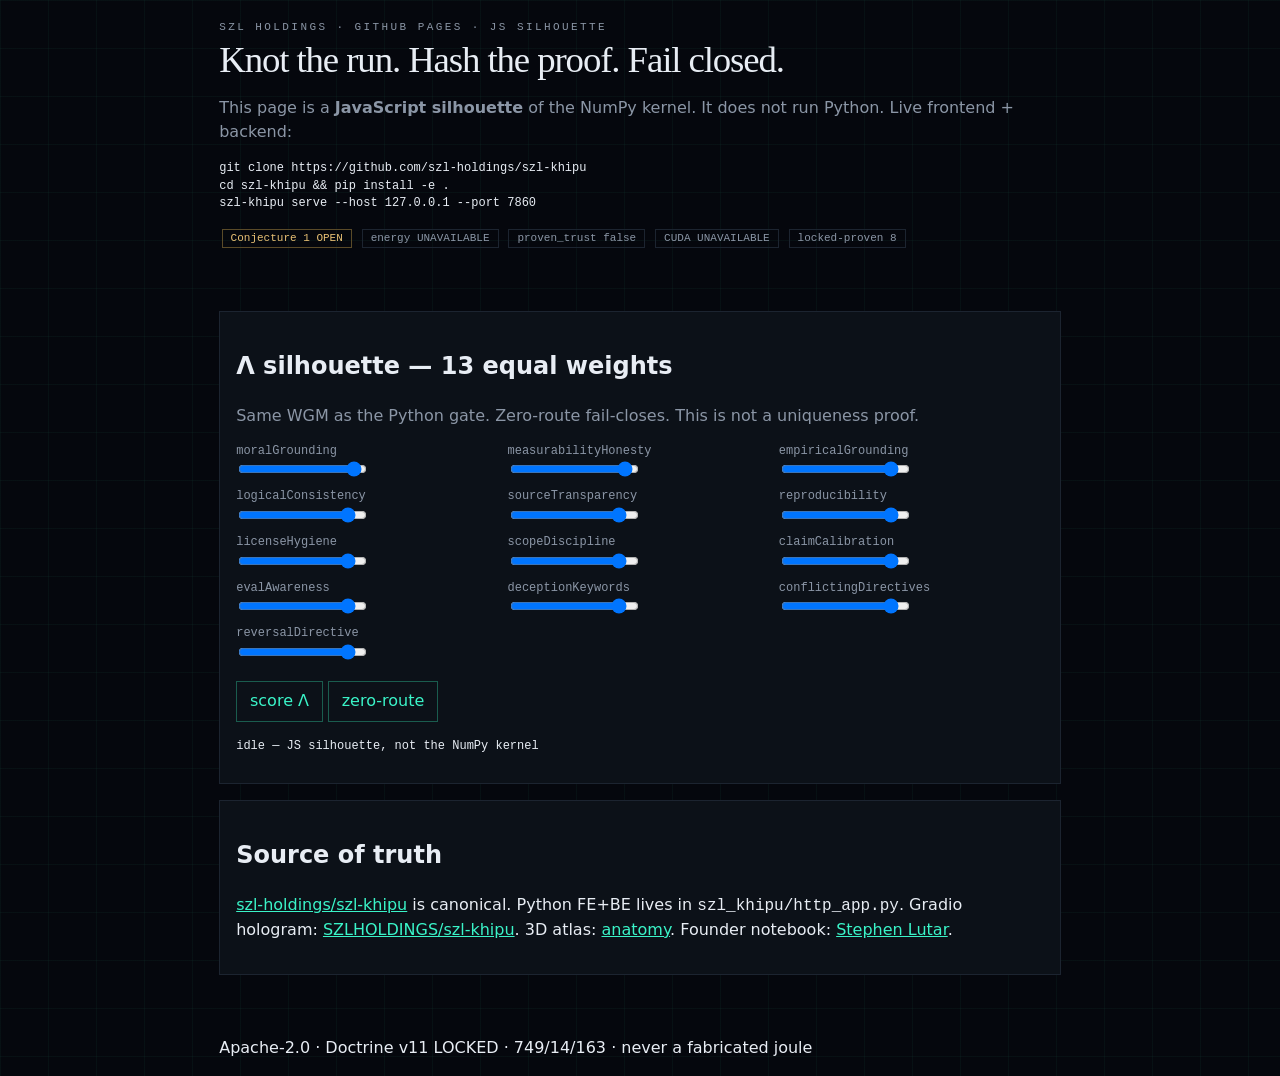
==== docs/index.html @ ef385397 "feat(docs): GitHub Pages JS silhouette of the Python khipu" ====
<!doctype html>
<html lang="en">
<head>
<meta charset="utf-8">
<meta name="viewport" content="width=device-width,initial-scale=1">
<title>SZL KHIPU — knot · hash · fail closed</title>
<meta name="description" content="GitHub Pages silhouette of the Python khipu. Live kernels: clone and szl-khipu serve. Λ is Conjecture 1 OPEN. Energy UNAVAILABLE.">
<style>
:root{--bg:#05070d;--ink:#e8edf4;--muted:#8b96a6;--line:#1c2430;--gold:#e8c074;--proof:#3af4c8}
*{box-sizing:border-box}html,body{margin:0;background:var(--bg);color:var(--ink);font:16px/1.5 ui-sans-serif,system-ui,sans-serif}
body{min-height:100vh;background-image:linear-gradient(rgba(58,244,200,.04) 1px,transparent 1px),linear-gradient(90deg,rgba(58,244,200,.04) 1px,transparent 1px);background-size:48px 48px}
a{color:var(--proof)}button{cursor:pointer;background:transparent;color:var(--proof);border:1px solid #1a5c4e;padding:.45rem .8rem;font:inherit}
header,main,footer{max-width:880px;margin:0 auto;padding:1.4rem 1.2rem}
.ey{font:11px/1 ui-monospace,Menlo,monospace;letter-spacing:.22em;text-transform:uppercase;color:var(--muted)}
h1{font:500 2.3rem/1.1 Georgia,serif;letter-spacing:-.03em;margin:.4rem 0}
.lede{color:var(--muted)}
.panel{border:1px solid var(--line);background:#0c1118;padding:1rem;margin:1rem 0}
.axes{display:grid;grid-template-columns:repeat(auto-fit,minmax(200px,1fr));gap:.4rem}
label{font:12px/1.3 ui-monospace,Menlo,monospace;color:var(--muted)}
pre{font:12px/1.45 ui-monospace,Menlo,monospace;white-space:pre-wrap}
.chip{display:inline-block;border:1px solid var(--line);padding:.15rem .5rem;margin:.15rem;font:11px ui-monospace,Menlo,monospace;color:var(--muted)}
.gold{color:var(--gold);border-color:#5a4a28}
</style>
</head>
<body>
<header>
  <div class="ey">SZL Holdings · GitHub Pages · JS silhouette</div>
  <h1>Knot the run. Hash the proof. Fail closed.</h1>
  <p class="lede">This page is a <strong>JavaScript silhouette</strong> of the NumPy kernel. It does not run Python. Live frontend + backend:</p>
  <pre>git clone https://github.com/szl-holdings/szl-khipu
cd szl-khipu && pip install -e .
szl-khipu serve --host 127.0.0.1 --port 7860</pre>
  <span class="chip gold">Conjecture 1 OPEN</span>
  <span class="chip">energy UNAVAILABLE</span>
  <span class="chip">proven_trust false</span>
  <span class="chip">CUDA UNAVAILABLE</span>
  <span class="chip">locked-proven 8</span>
</header>
<main>
  <section class="panel">
    <h2>Λ silhouette — 13 equal weights</h2>
    <p class="lede">Same WGM as the Python gate. Zero-route fail-closes. This is not a uniqueness proof.</p>
    <div class="axes" id="axes"></div>
    <p><button id="score">score Λ</button> <button id="zero">zero-route</button></p>
    <pre id="out">idle — JS silhouette, not the NumPy kernel</pre>
  </section>
  <section class="panel">
    <h2>Source of truth</h2>
    <p><a href="https://github.com/szl-holdings/szl-khipu">szl-holdings/szl-khipu</a> is canonical. Python FE+BE lives in <code>szl_khipu/http_app.py</code>. Gradio hologram: <a href="https://huggingface.co/spaces/SZLHOLDINGS/szl-khipu">SZLHOLDINGS/szl-khipu</a>. 3D atlas: <a href="https://github.com/szl-holdings/anatomy">anatomy</a>. Founder notebook: <a href="https://stephenlutar2-hash.github.io/founder-page/">Stephen Lutar</a>.</p>
  </section>
</main>
<footer>Apache-2.0 · Doctrine v11 LOCKED · 749/14/163 · never a fabricated joule</footer>
<script>
const N=["moralGrounding","measurabilityHonesty","empiricalGrounding","logicalConsistency","sourceTransparency","reproducibility","licenseHygiene","scopeDiscipline","claimCalibration","evalAwareness","deceptionKeywords","conflictingDirectives","reversalDirective"];
const F=[0.95,0.95,0.9,0.9,0.9,0.9,0.9,0.9,0.9,0.9,0.9,0.9,0.9];
const box=document.getElementById("axes");
box.innerHTML=N.map((n,i)=>`<label>${n}<br><input data-i="${i}" type="range" min="0" max="1" step="0.01" value="${F[i]}"></label>`).join("");
function wgm(x){
  if(x.some(v=>!Number.isFinite(v)||v<=0)) return 0;
  const w=1/x.length, log=x.reduce((s,v)=>s+w*Math.log(v),0), v=Math.exp(log);
  return Number.isFinite(v)?v:0;
}
function read(){return [...box.querySelectorAll("input")].map(el=>Number(el.value))}
function dump(v, blocked, note){
  document.getElementById("out").textContent=JSON.stringify({value:v,blocked,reason:note,proven_trust:false,energy_status:"UNAVAILABLE",conjecture_1:"OPEN",kind:"js-silhouette"},null,2);
}
document.getElementById("score").onclick=()=>{const x=read(),v=wgm(x);dump(v,v===0,v===0?"zero-routed":"advisory pass — uniqueness remains Conjecture 1 OPEN")};
document.getElementById("zero").onclick=()=>{box.querySelector("input").value=0;document.getElementById("score").click()};
</script>
</body>
</html>
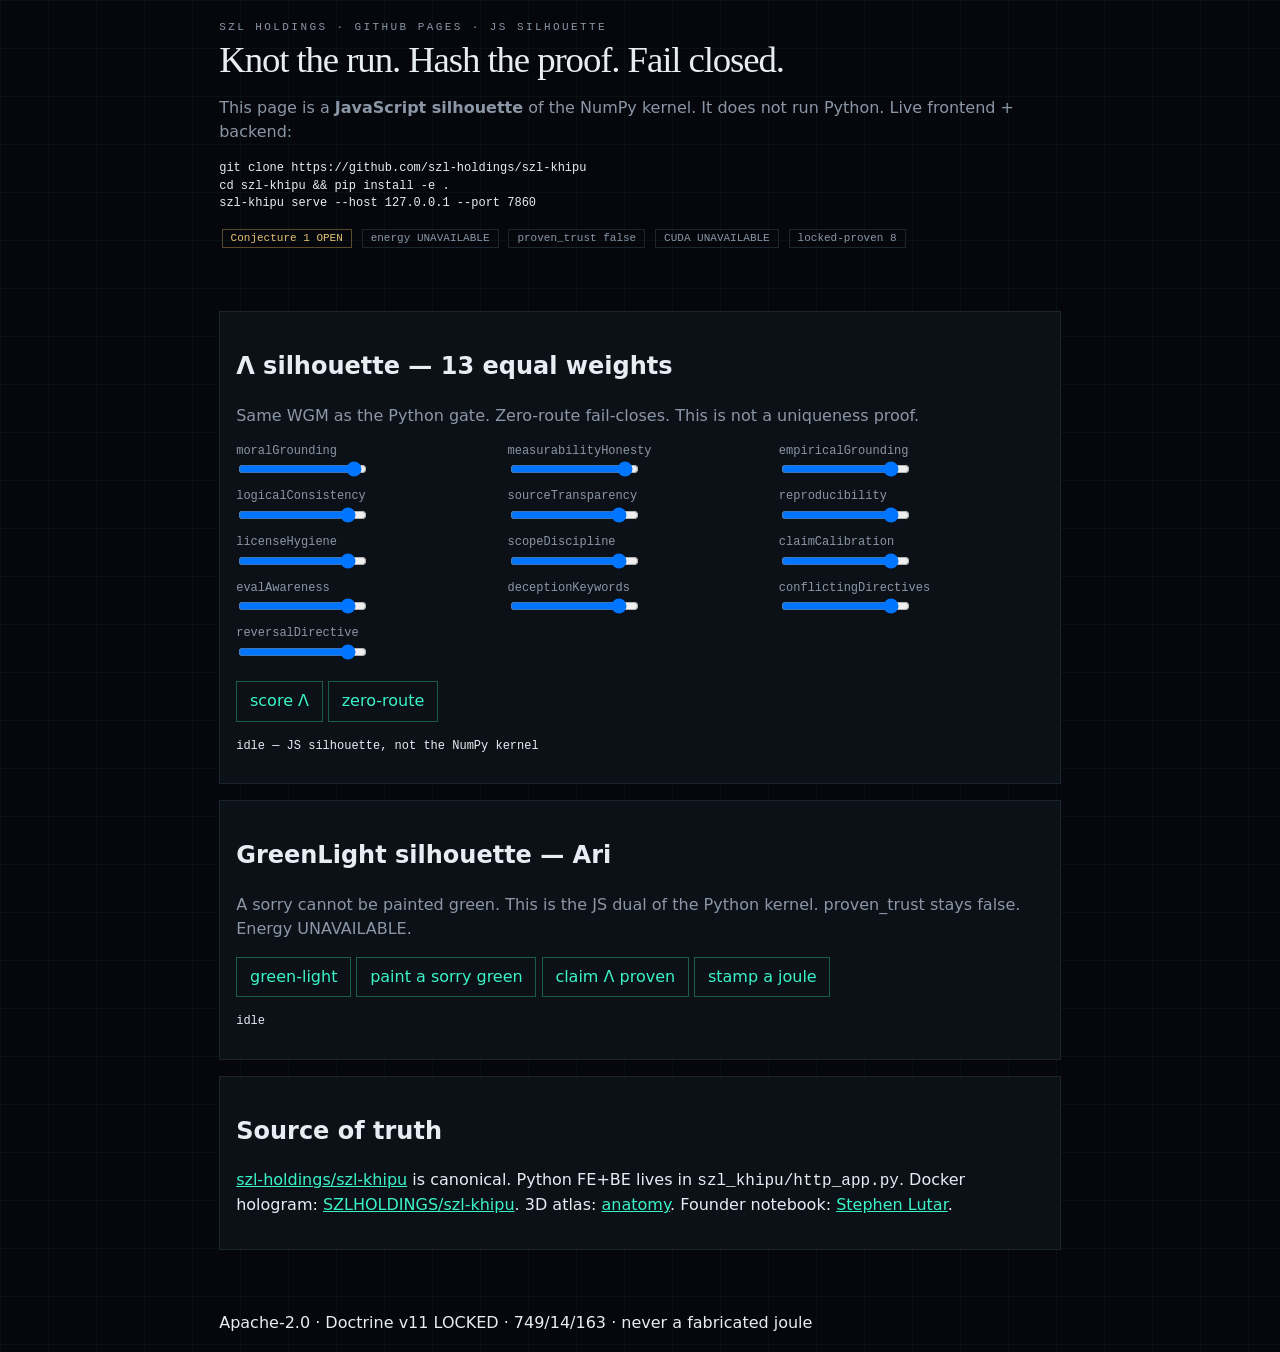
==== commit 72cd508e: "feat(ops): GreenLight HTTP + hologram, slim Hub publish Python FE+BE and the docker hologram now exp" ====
--- a/docs/index.html
+++ b/docs/index.html
@@ -45,8 +45,19 @@
     <pre id="out">idle — JS silhouette, not the NumPy kernel</pre>
   </section>
   <section class="panel">
+    <h2>GreenLight silhouette — Ari</h2>
+    <p class="lede">A sorry cannot be painted green. This is the JS dual of the Python kernel. proven_trust stays false. Energy UNAVAILABLE.</p>
+    <p>
+      <button id="g-ok">green-light</button>
+      <button id="g-sorry">paint a sorry green</button>
+      <button id="g-claim">claim Λ proven</button>
+      <button id="g-joule">stamp a joule</button>
+    </p>
+    <pre id="gout">idle</pre>
+  </section>
+  <section class="panel">
     <h2>Source of truth</h2>
-    <p><a href="https://github.com/szl-holdings/szl-khipu">szl-holdings/szl-khipu</a> is canonical. Python FE+BE lives in <code>szl_khipu/http_app.py</code>. Gradio hologram: <a href="https://huggingface.co/spaces/SZLHOLDINGS/szl-khipu">SZLHOLDINGS/szl-khipu</a>. 3D atlas: <a href="https://github.com/szl-holdings/anatomy">anatomy</a>. Founder notebook: <a href="https://stephenlutar2-hash.github.io/founder-page/">Stephen Lutar</a>.</p>
+    <p><a href="https://github.com/szl-holdings/szl-khipu">szl-holdings/szl-khipu</a> is canonical. Python FE+BE lives in <code>szl_khipu/http_app.py</code>. Docker hologram: <a href="https://huggingface.co/spaces/SZLHOLDINGS/szl-khipu">SZLHOLDINGS/szl-khipu</a>. 3D atlas: <a href="https://github.com/szl-holdings/anatomy">anatomy</a>. Founder notebook: <a href="https://stephenlutar2-hash.github.io/founder-page/">Stephen Lutar</a>.</p>
   </section>
 </main>
 <footer>Apache-2.0 · Doctrine v11 LOCKED · 749/14/163 · never a fabricated joule</footer>
@@ -66,6 +77,24 @@
 }
 document.getElementById("score").onclick=()=>{const x=read(),v=wgm(x);dump(v,v===0,v===0?"zero-routed":"advisory pass — uniqueness remains Conjecture 1 OPEN")};
 document.getElementById("zero").onclick=()=>{box.querySelector("input").value=0;document.getElementById("score").click()};
+function green(paint, claim, joule){
+  const checks=[
+    {id:"sorry",ok:paint!==1,detail:paint===1?"BLOCKED · a sorry cannot be painted green":"sorry stays sorry · locked-8 is 8, not 21"},
+    {id:"conjecture1",ok:claim!==1,detail:claim===1?"BLOCKED · proven_trust cannot be true while Λ is Conjecture 1":"proven_trust locked false · uniqueness OPEN"},
+    {id:"energy",ok:joule!==1,detail:joule===1?"BLOCKED · fabricated joule · energy UNAVAILABLE":"energy UNAVAILABLE · never a fabricated joule"}
+  ];
+  const blocked=checks.some(c=>!c.ok);
+  document.getElementById("gout").textContent=JSON.stringify({
+    blocked, greenlit:!blocked, proven_trust:false, energy:"UNAVAILABLE", conjecture_1:"OPEN",
+    reason: blocked ? checks.find(c=>!c.ok).detail : "GREEN-LIGHT · LIVE bound · proven_trust false · energy UNAVAILABLE",
+    checks, kind:"js-silhouette"
+  },null,2);
+}
+document.getElementById("g-ok").onclick=()=>green(0,0,0);
+document.getElementById("g-sorry").onclick=()=>green(1,0,0);
+document.getElementById("g-claim").onclick=()=>green(0,1,0);
+document.getElementById("g-joule").onclick=()=>green(0,0,1);
+
 </script>
 </body>
 </html>
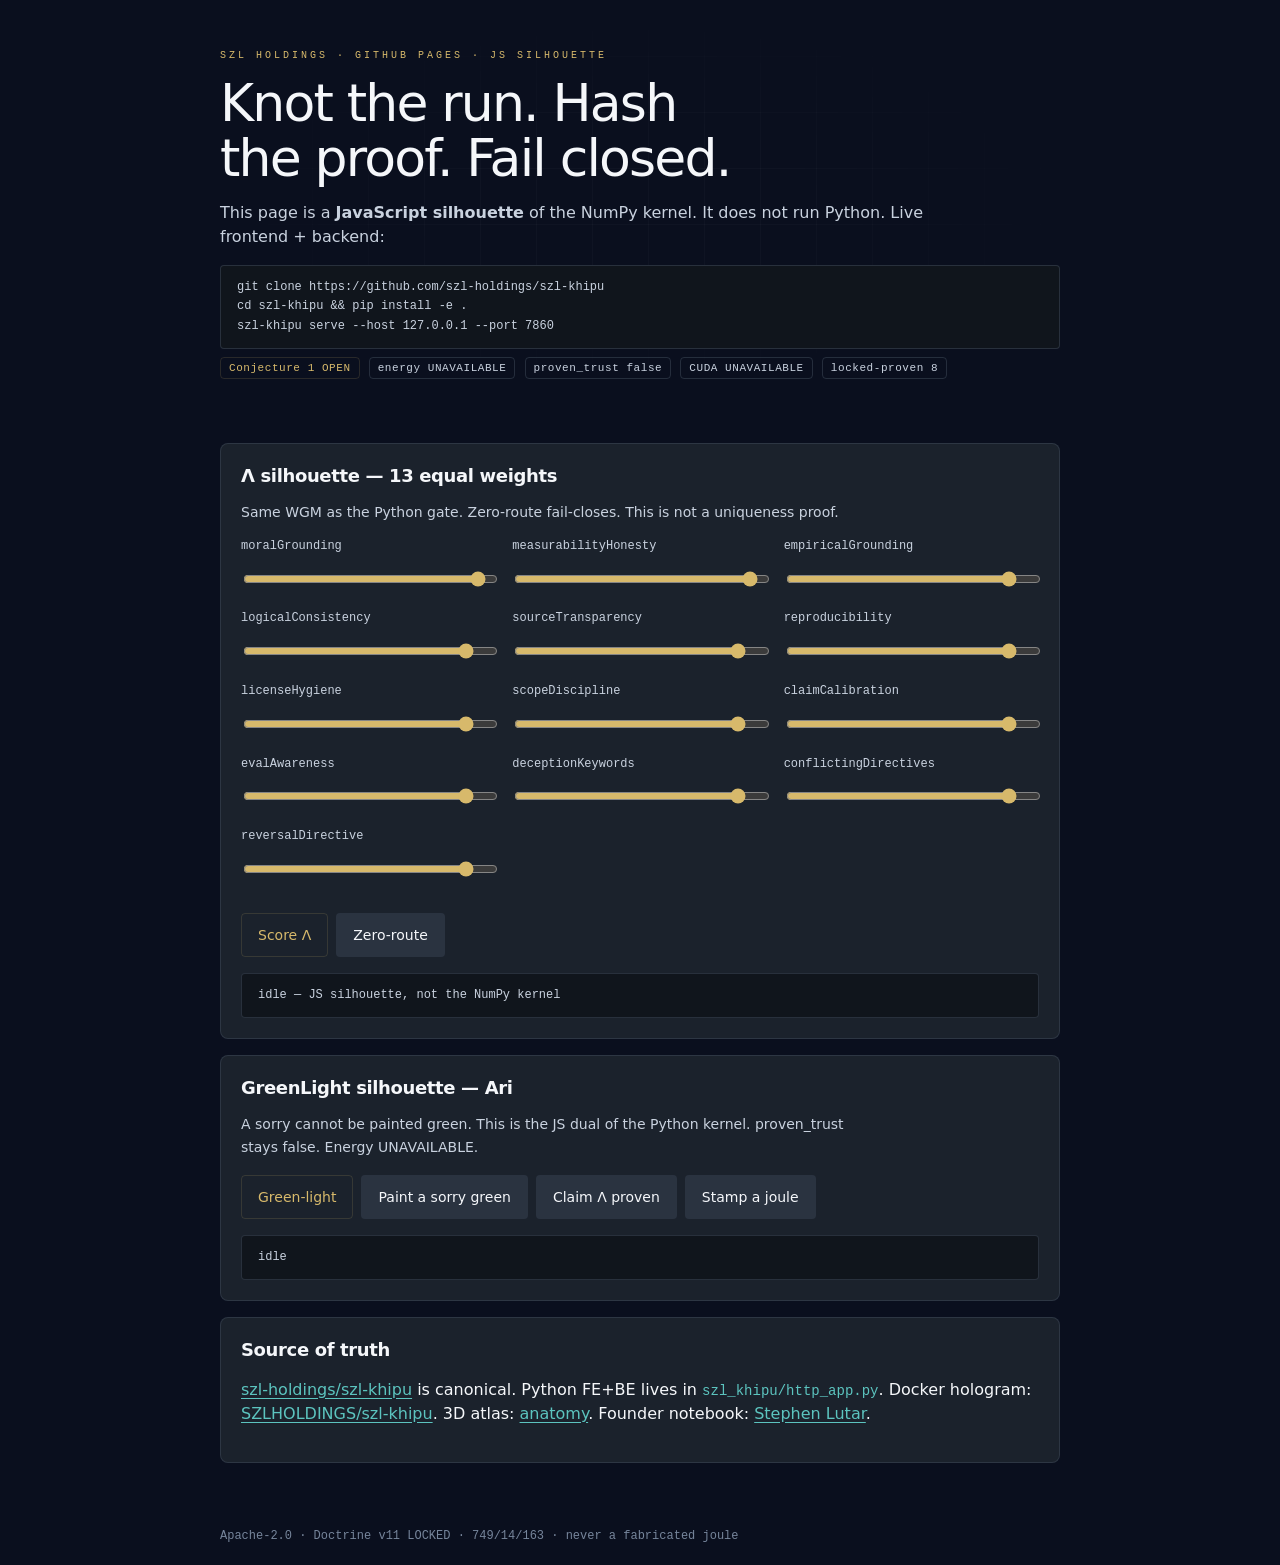
==== commit f188f0cf: "feat(brand): adopt SZL Kanchay design system across khipu web surfaces Moves every web surface in th" ====
--- a/docs/index.html
+++ b/docs/index.html
@@ -3,26 +3,45 @@
 <head>
 <meta charset="utf-8">
 <meta name="viewport" content="width=device-width,initial-scale=1">
+<meta name="color-scheme" content="dark">
 <title>SZL KHIPU — knot · hash · fail closed</title>
 <meta name="description" content="GitHub Pages silhouette of the Python khipu. Live kernels: clone and szl-khipu serve. Λ is Conjecture 1 OPEN. Energy UNAVAILABLE.">
+<link rel="stylesheet" href="./kanchay/kanchay.css">
+<link rel="stylesheet" href="./kanchay/kanchay-components.css">
 <style>
-:root{--bg:#05070d;--ink:#e8edf4;--muted:#8b96a6;--line:#1c2430;--gold:#e8c074;--proof:#3af4c8}
-*{box-sizing:border-box}html,body{margin:0;background:var(--bg);color:var(--ink);font:16px/1.5 ui-sans-serif,system-ui,sans-serif}
-body{min-height:100vh;background-image:linear-gradient(rgba(58,244,200,.04) 1px,transparent 1px),linear-gradient(90deg,rgba(58,244,200,.04) 1px,transparent 1px);background-size:48px 48px}
-a{color:var(--proof)}button{cursor:pointer;background:transparent;color:var(--proof);border:1px solid #1a5c4e;padding:.45rem .8rem;font:inherit}
-header,main,footer{max-width:880px;margin:0 auto;padding:1.4rem 1.2rem}
-.ey{font:11px/1 ui-monospace,Menlo,monospace;letter-spacing:.22em;text-transform:uppercase;color:var(--muted)}
-h1{font:500 2.3rem/1.1 Georgia,serif;letter-spacing:-.03em;margin:.4rem 0}
-.lede{color:var(--muted)}
-.panel{border:1px solid var(--line);background:#0c1118;padding:1rem;margin:1rem 0}
-.axes{display:grid;grid-template-columns:repeat(auto-fit,minmax(200px,1fr));gap:.4rem}
-label{font:12px/1.3 ui-monospace,Menlo,monospace;color:var(--muted)}
-pre{font:12px/1.45 ui-monospace,Menlo,monospace;white-space:pre-wrap}
-.chip{display:inline-block;border:1px solid var(--line);padding:.15rem .5rem;margin:.15rem;font:11px ui-monospace,Menlo,monospace;color:var(--muted)}
-.gold{color:var(--gold);border-color:#5a4a28}
+/* SZL Kanchay surface styles: every color and face is a token from kanchay.css. */
+*{box-sizing:border-box}
+html{background:var(--color-a11oy-bg)}
+body{min-height:100vh;font:16px/1.5 var(--font-sans);color:var(--color-a11oy-text)}
+a{color:var(--color-ink-signal);text-underline-offset:3px}
+button{cursor:pointer;font:inherit}
+:where(a,button,input):focus-visible{outline:var(--border-focus) solid var(--color-focus);outline-offset:2px}
+.skip{position:absolute;left:var(--space-2);top:var(--space-2);z-index:var(--z-toast);display:inline-flex;align-items:center;min-height:var(--szl-touch-target);padding:0 var(--space-4);border-radius:var(--radius-sm);background:var(--color-a11oy-gold);color:var(--color-on-accent);font-weight:600;text-decoration:none;transform:translateY(-200%)}
+.skip:focus{transform:none}
+header,main,footer{max-width:880px;margin:0 auto;padding:var(--space-6) var(--space-5)}
+header{position:relative;isolation:isolate;padding-top:var(--space-12)}
+header::before{content:"";position:absolute;inset:0;z-index:-1;pointer-events:none;background-image:linear-gradient(color-mix(in srgb,var(--color-a11oy-text) 2.5%,transparent) 1px,transparent 1px),linear-gradient(90deg,color-mix(in srgb,var(--color-a11oy-text) 2.5%,transparent) 1px,transparent 1px);background-size:56px 56px;-webkit-mask-image:radial-gradient(ellipse at center,currentColor 25%,transparent 72%);mask-image:radial-gradient(ellipse at center,currentColor 25%,transparent 72%)}
+.ey{font:400 10px/16px var(--font-mono);letter-spacing:.3em;text-transform:uppercase;color:var(--color-a11oy-gold)}
+h1{margin:var(--space-3) 0 var(--space-4);font-family:var(--font-display);font-weight:300;font-size:clamp(2.25rem,6vw,3.25rem);line-height:1.05;letter-spacing:-.035em;text-wrap:balance}
+h2{margin:0 0 var(--space-2);font-family:var(--font-display);font-weight:600;font-size:1.125rem;line-height:1.3;letter-spacing:-.02em;text-wrap:balance}
+.lede{max-width:var(--szl-readable-measure);color:var(--color-a11oy-text-sub);text-wrap:pretty}
+.panel .lede{font-size:14px;line-height:1.625}
+.panel{min-width:0;border:1px solid var(--color-a11oy-border-subtle);border-radius:var(--radius-md);background:var(--color-a11oy-surface);padding:var(--space-5);margin:var(--space-4) 0}
+.axes{display:grid;grid-template-columns:repeat(auto-fit,minmax(200px,1fr));gap:var(--space-1) var(--space-4)}
+label{font:400 12px/1.4 var(--font-mono);color:var(--color-a11oy-text-sub);overflow-wrap:anywhere}
+input[type=range]{width:100%;min-height:var(--szl-touch-target);accent-color:var(--color-a11oy-gold)}
+.actions{display:flex;flex-wrap:wrap;gap:var(--space-2)}
+.kc-btn{height:auto;min-height:var(--szl-touch-target)}
+pre{margin:var(--space-4) 0 0;padding:var(--space-3) var(--space-4);overflow-x:auto;white-space:pre-wrap;word-break:break-word;background:var(--color-a11oy-deep);border:1px solid var(--color-a11oy-border-subtle);border-radius:var(--radius-sm);font:400 12px/1.6 var(--font-mono);color:var(--color-a11oy-text-sub);font-variant-numeric:tabular-nums}
+code{font-family:var(--font-mono);font-size:.875em;color:var(--color-ink-signal)}
+.chip{display:inline-flex;align-items:center;padding:2px var(--space-2);margin:var(--space-2) var(--space-1) 0 0;border:1px solid var(--color-a11oy-border-subtle);border-radius:var(--radius-sm);font:500 11px/16px var(--font-mono);letter-spacing:.05em;color:var(--color-a11oy-text-sub)}
+.gold{color:var(--color-a11oy-gold);border-color:var(--gold-line)}
+footer{font:400 12px/1.6 var(--font-mono);color:var(--color-a11oy-text-ghost)}
+@media (prefers-reduced-motion:reduce){*{transition:none!important}}
 </style>
 </head>
 <body>
+<a class="skip" href="#main">Skip to content</a>
 <header>
   <div class="ey">SZL Holdings · GitHub Pages · JS silhouette</div>
   <h1>Knot the run. Hash the proof. Fail closed.</h1>
@@ -36,22 +55,22 @@
   <span class="chip">CUDA UNAVAILABLE</span>
   <span class="chip">locked-proven 8</span>
 </header>
-<main>
+<main id="main">
   <section class="panel">
     <h2>Λ silhouette — 13 equal weights</h2>
     <p class="lede">Same WGM as the Python gate. Zero-route fail-closes. This is not a uniqueness proof.</p>
     <div class="axes" id="axes"></div>
-    <p><button id="score">score Λ</button> <button id="zero">zero-route</button></p>
+    <p class="actions"><button type="button" class="kc-btn kc-btn--outline" id="score">Score Λ</button> <button type="button" class="kc-btn kc-btn--secondary" id="zero">Zero-route</button></p>
     <pre id="out">idle — JS silhouette, not the NumPy kernel</pre>
   </section>
   <section class="panel">
     <h2>GreenLight silhouette — Ari</h2>
     <p class="lede">A sorry cannot be painted green. This is the JS dual of the Python kernel. proven_trust stays false. Energy UNAVAILABLE.</p>
-    <p>
-      <button id="g-ok">green-light</button>
-      <button id="g-sorry">paint a sorry green</button>
-      <button id="g-claim">claim Λ proven</button>
-      <button id="g-joule">stamp a joule</button>
+    <p class="actions">
+      <button type="button" class="kc-btn kc-btn--outline" id="g-ok">Green-light</button>
+      <button type="button" class="kc-btn kc-btn--secondary" id="g-sorry">Paint a sorry green</button>
+      <button type="button" class="kc-btn kc-btn--secondary" id="g-claim">Claim Λ proven</button>
+      <button type="button" class="kc-btn kc-btn--secondary" id="g-joule">Stamp a joule</button>
     </p>
     <pre id="gout">idle</pre>
   </section>
--- a/docs/kanchay/kanchay.css
+++ b/docs/kanchay/kanchay.css
@@ -0,0 +1,206 @@
+/* SZL Kanchay tokens v1.0.0
+   SPDX-License-Identifier: Apache-2.0
+   (c) 2026 Lutar, Stephen P. - SZL Holdings - ORCID 0009-0001-0110-4173
+   Generated from the SZL Kanchay design system (tokens.json v1). Do not hand-edit:
+   change tokens.json in szl-holdings/szl-brand and regenerate. */
+
+@font-face { font-family: 'Space Grotesk'; font-style: normal; font-weight: 300 700; font-display: swap;
+  src: url('./fonts/SpaceGrotesk-latin.woff2') format('woff2'); unicode-range: U+0000-00FF, U+0131, U+0152-0153, U+02BB-02BC, U+02C6, U+02DA, U+02DC, U+0304, U+0308, U+0329, U+2000-206F, U+20AC, U+2122, U+2191, U+2193, U+2212, U+2215, U+FEFF, U+FFFD; }
+@font-face { font-family: 'Inter'; font-style: normal; font-weight: 400 600; font-display: swap;
+  src: url('./fonts/Inter-latin.woff2') format('woff2'); unicode-range: U+0000-00FF, U+0131, U+0152-0153, U+02BB-02BC, U+02C6, U+02DA, U+02DC, U+0304, U+0308, U+0329, U+2000-206F, U+20AC, U+2122, U+2191, U+2193, U+2212, U+2215, U+FEFF, U+FFFD; }
+@font-face { font-family: 'JetBrains Mono'; font-style: normal; font-weight: 400 700; font-display: swap;
+  src: url('./fonts/JetBrainsMono-latin.woff2') format('woff2'); unicode-range: U+0000-00FF, U+0131, U+0152-0153, U+02BB-02BC, U+02C6, U+02DA, U+02DC, U+0304, U+0308, U+0329, U+2000-206F, U+20AC, U+2122, U+2191, U+2193, U+2212, U+2215, U+FEFF, U+FFFD; }
+
+:root {
+  color-scheme: dark;
+  --color-yawar-50: #fdecec;
+  --color-yawar-100: #f9cfcf;
+  --color-yawar-200: #f0a3a3;
+  --color-yawar-300: #e57373;
+  --color-yawar-400: #d65151;
+  --color-yawar-500: #c0392b;
+  --color-yawar-600: #a32a1f;
+  --color-yawar-700: #822018;
+  --color-yawar-800: #5e1712;
+  --color-yawar-900: #3d0f0c;
+  --color-yuyay-50: #e6f7f6;
+  --color-yuyay-100: #bfeae8;
+  --color-yuyay-200: #8fd9d5;
+  --color-yuyay-300: #5cc4bf;
+  --color-yuyay-400: #34aaa4;
+  --color-yuyay-500: #168f89;
+  --color-yuyay-600: #0f726e;
+  --color-yuyay-700: #0b5957;
+  --color-yuyay-800: #083f3e;
+  --color-yuyay-900: #052827;
+  --color-hatun-50: #faf5e9;
+  --color-hatun-100: #f0e3c4;
+  --color-hatun-200: #e4cf99;
+  --color-hatun-300: #d7b96b;
+  --color-hatun-400: #cda64a;
+  --color-hatun-500: #c08f2f;
+  --color-hatun-600: #a3741f;
+  --color-hatun-700: #825a18;
+  --color-hatun-800: #5e4012;
+  --color-hatun-900: #3d290b;
+  --color-gray-50: #f5f7fa;
+  --color-gray-100: #e6eaf1;
+  --color-gray-200: #c9d2df;
+  --color-gray-300: #a4b1c4;
+  --color-gray-400: #76859b;
+  --color-gray-500: #525f73;
+  --color-gray-600: #3c4757;
+  --color-gray-700: #2a3340;
+  --color-gray-800: #1b222c;
+  --color-gray-900: #10151c;
+  --color-gray-950: #0a0f1e;
+  --color-success: #1f9d57;
+  --color-warning: #c08f2f;
+  --color-error: #c0392b;
+  --color-info: #2f7fb5;
+  --color-a11oy-bg: #0a0f1e;
+  --color-a11oy-deep: #10151c;
+  --color-a11oy-surface: #1b222c;
+  --color-a11oy-overlay: #2a3340;
+  --color-a11oy-border: #3c4757;
+  --color-a11oy-text: #f5f7fa;
+  --color-a11oy-text-sub: #c9d2df;
+  --color-a11oy-text-ghost: #76859b;
+  --color-a11oy-navy: var(--color-a11oy-bg);
+  --color-a11oy-blue: var(--color-info);
+  --color-a11oy-gold: var(--color-hatun-300);
+  --color-a11oy-gold-dim: var(--color-hatun-400);
+  --color-a11oy-gold-soft: rgba(205, 166, 74, 0.14);
+  --color-a11oy-success: var(--color-success);
+  --color-a11oy-border-subtle: rgba(60, 71, 87, 0.55);
+  --ground: var(--color-a11oy-bg);
+  --panel: var(--color-a11oy-deep);
+  --gold: var(--color-a11oy-gold);
+  --gold-bright: var(--color-hatun-200);
+  --cream: var(--color-a11oy-text);
+  --paragraph: var(--color-a11oy-text-sub);
+  --muted: var(--color-gray-400);
+  --dim: var(--color-gray-500);
+  --gold-line: rgba(215, 185, 107, 0.15);
+  --gold-soft: rgba(215, 185, 107, 0.04);
+  --live: var(--color-success);
+  --teal: var(--color-yuyay-500);
+  --teal-soft: rgba(22, 143, 137, 0.1);
+  --teal-line: rgba(22, 143, 137, 0.32);
+  --hairline: rgba(60, 71, 87, 0.55);
+  --line: var(--color-a11oy-border);
+  --color-focus: var(--color-yuyay-400);
+  --color-on-accent: var(--color-a11oy-bg);
+  --color-control-border: var(--color-gray-400);
+  --color-ink-danger: var(--color-yawar-300);
+  --color-ink-caution: var(--color-warning);
+  --color-ink-signal: var(--color-yuyay-300);
+  --space-px: 1px;
+  --space-1: 0.25rem;
+  --space-2: 0.5rem;
+  --space-3: 0.75rem;
+  --space-4: 1rem;
+  --space-5: 1.25rem;
+  --space-6: 1.5rem;
+  --space-8: 2rem;
+  --space-10: 2.5rem;
+  --space-12: 3rem;
+  --space-16: 4rem;
+  --space-20: 5rem;
+  --space-24: 6rem;
+  --radius-sm: 4px;
+  --radius-md: 8px;
+  --radius-lg: 12px;
+  --radius-xl: 16px;
+  --radius-2xl: 24px;
+  --radius-full: 9999px;
+  --shadow-sm: 0 1px 2px rgba(0,0,0,.40);
+  --shadow-md: 0 2px 8px rgba(0,0,0,.45);
+  --shadow-lg: 0 8px 24px rgba(0,0,0,.50);
+  --shadow-xl: 0 16px 48px rgba(0,0,0,.55);
+  --shadow-focus: 0 0 0 3px rgba(52, 170, 164, 0.55);
+  --border-hairline: 1px;
+  --border-thick: 2px;
+  --border-focus: 3px;
+  --z-raised: 10;
+  --z-dropdown: 1000;
+  --z-sticky: 1100;
+  --z-overlay: 1200;
+  --z-modal: 1300;
+  --z-popover: 1400;
+  --z-toast: 1500;
+  --duration-instant: 75ms;
+  --duration-fast: 150ms;
+  --duration-base: 250ms;
+  --duration-slow: 400ms;
+  --duration-slower: 600ms;
+  --ease-standard: cubic-bezier(.2,0,0,1);
+  --ease-emphasized: cubic-bezier(.3,0,.1,1);
+  --ease-out: cubic-bezier(0,0,.2,1);
+  --ease-in: cubic-bezier(.4,0,1,1);
+  --szl-touch-target: 44px;
+  --szl-touch-target-coarse: 48px;
+  --szl-readable-measure: 72ch;
+  --szl-theatre-gutter: clamp(16px, 3vw, 72px);
+  --szl-fluid-gap: clamp(10px, 1.5vw, 24px);
+  --szl-fluid-radius: clamp(12px, 1vw, 20px);
+  --font-display: "Space Grotesk", system-ui, sans-serif;
+  --font-sans: Inter, system-ui, sans-serif;
+  --font-mono: "JetBrains Mono", ui-monospace, SFMono-Regular, monospace;
+}
+
+:root[data-theme="light"], [data-theme="light"] {
+  color-scheme: light;
+  --color-a11oy-bg: var(--color-gray-50);
+  --color-a11oy-deep: var(--color-gray-100);
+  --color-a11oy-surface: #ffffff;
+  --color-a11oy-overlay: var(--color-gray-200);
+  --color-a11oy-border: var(--color-gray-200);
+  --color-a11oy-text: var(--color-gray-900);
+  --color-a11oy-text-sub: var(--color-gray-600);
+  --color-a11oy-text-ghost: var(--color-gray-500);
+  --color-a11oy-gold: var(--color-hatun-700);
+  --color-a11oy-gold-dim: var(--color-hatun-600);
+  --gold-bright: var(--color-hatun-800);
+  --muted: var(--color-gray-500);
+  --dim: var(--color-gray-400);
+  --teal: var(--color-yuyay-600);
+  --color-focus: var(--color-yuyay-600);
+  --color-on-accent: var(--color-gray-50);
+  --color-ink-danger: var(--color-yawar-600);
+  --color-ink-caution: var(--color-hatun-800);
+  --color-ink-signal: var(--color-yuyay-700);
+  --color-a11oy-navy: var(--color-a11oy-bg);
+  --color-a11oy-blue: var(--color-info);
+  --color-a11oy-success: var(--color-success);
+  --ground: var(--color-a11oy-bg);
+  --panel: var(--color-a11oy-deep);
+  --gold: var(--color-a11oy-gold);
+  --cream: var(--color-a11oy-text);
+  --paragraph: var(--color-a11oy-text-sub);
+  --live: var(--color-success);
+  --line: var(--color-a11oy-border);
+  --color-control-border: var(--color-gray-400);
+}
+
+.kc-type-display-hero { font-family: var(--font-display); font-size: 5.2rem; font-weight: 300; line-height: 1.02; letter-spacing: -0.035em; }
+.kc-type-display-section { font-family: var(--font-display); font-size: 2.25rem; font-weight: 300; line-height: 1.1; letter-spacing: -0.025em; }
+.kc-type-page-title { font-family: var(--font-display); font-size: 30px; font-weight: 300; line-height: 36px; letter-spacing: -0.025em; }
+.kc-type-card-title { font-family: var(--font-display); font-size: 24px; font-weight: 600; line-height: 1; letter-spacing: -0.025em; }
+.kc-type-drawer-title { font-family: var(--font-display); font-size: 18px; font-weight: 500; line-height: 28px; }
+.kc-type-body-lead { font-family: var(--font-sans); font-size: 17px; font-weight: 400; line-height: 1.65; }
+.kc-type-body { font-family: var(--font-sans); font-size: 14px; font-weight: 400; line-height: 1.625; }
+.kc-type-ui { font-family: var(--font-sans); font-size: 14px; font-weight: 500; line-height: 20px; }
+.kc-type-nav { font-family: var(--font-sans); font-size: 13px; font-weight: 500; line-height: 20px; }
+.kc-type-small { font-family: var(--font-sans); font-size: 12px; font-weight: 600; line-height: 16px; }
+.kc-type-caption { font-family: var(--font-sans); font-size: 11px; font-weight: 400; line-height: 16px; }
+.kc-type-stat-value { font-family: var(--font-sans); font-size: 24px; font-weight: 300; line-height: 32px; font-variant-numeric: tabular-nums; }
+.kc-type-eyebrow { font-family: var(--font-mono); font-size: 10px; font-weight: 400; line-height: 16px; letter-spacing: 0.3em; text-transform: uppercase; }
+.kc-type-label-mono { font-family: var(--font-mono); font-size: 11px; font-weight: 500; line-height: 16px; letter-spacing: 0.15em; text-transform: uppercase; }
+.kc-type-nav-section { font-family: var(--font-mono); font-size: 10px; font-weight: 400; line-height: 16px; letter-spacing: 0.18em; text-transform: uppercase; }
+.kc-type-chip { font-family: var(--font-mono); font-size: 10px; font-weight: 500; line-height: 14px; letter-spacing: 0.05em; text-transform: uppercase; }
+.kc-type-code { font-family: var(--font-mono); font-size: 11px; font-weight: 400; line-height: 1.65; }
+
+@media (prefers-reduced-motion: reduce) {
+  *, *::before, *::after { animation-duration: .01ms !important; transition-duration: .01ms !important; }
+}
--- a/docs/kanchay/kanchay-components.css
+++ b/docs/kanchay/kanchay-components.css
@@ -0,0 +1,327 @@
+/* SZL Kanchay components v1.0.0
+   SPDX-License-Identifier: Apache-2.0
+   (c) 2026 Lutar, Stephen P. - SZL Holdings - ORCID 0009-0001-0110-4173
+   Generated from the SZL Kanchay design system (tokens.json v1). Do not hand-edit:
+   change tokens.json in szl-holdings/szl-brand and regenerate. */
+/* Every value is a KANCHAY token from kanchay.css (load it first).
+   Hand-written from a11oy/organs/amaru/web/src (ui.tsx, fabric/primitives.tsx, layout.tsx)
+   and a11oy/landing/style.css. */
+
+body {
+  margin: 0;
+  background: var(--color-a11oy-bg);
+  color: var(--color-a11oy-text);
+  font-family: var(--font-sans);
+  -webkit-font-smoothing: antialiased;
+  -moz-osx-font-smoothing: grayscale;
+}
+::selection { background: color-mix(in srgb, var(--color-a11oy-gold) 22%, transparent); color: var(--color-a11oy-text); }
+
+@keyframes kc-pulse { 0%, 100% { opacity: 1; } 50% { opacity: .35; } }
+@keyframes kc-shimmer { 0% { background-position: 200% center; } 100% { background-position: -200% center; } }
+@keyframes kc-slide-in-right { from { opacity: 0; transform: translateX(-8px); } to { opacity: 1; transform: translateX(0); } }
+@keyframes kc-fade-in-up { from { opacity: 0; transform: translateY(12px); } to { opacity: 1; transform: translateY(0); } }
+@keyframes kc-spin { to { transform: rotate(360deg); } }
+
+@media (prefers-reduced-motion: reduce) {
+  *, *::before, *::after { animation-duration: .01ms !important; transition-duration: .01ms !important; }
+}
+
+:where(.kc-btn, .kc-nav-link, .kc-nav-toggle, .kc-drawer-close, .kc-cta, .kc-site-brand, .kc-sidebar-brand):focus-visible {
+  outline: var(--border-focus) solid var(--color-focus);
+  outline-offset: 2px;
+}
+
+/* ---------- Button ---------- */
+.kc-btn {
+  display: inline-flex; align-items: center; justify-content: center; gap: var(--space-2);
+  box-sizing: border-box; height: 36px; padding: 0 var(--space-4);
+  border: var(--border-hairline) solid transparent; border-radius: var(--radius-sm);
+  font-family: var(--font-sans); font-size: 14px; line-height: 20px; font-weight: 500;
+  white-space: nowrap; text-decoration: none; cursor: pointer;
+  transition: background-color var(--duration-fast) var(--ease-standard), border-color var(--duration-fast) var(--ease-standard), color var(--duration-fast) var(--ease-standard);
+}
+.kc-btn:disabled, .kc-btn[aria-disabled="true"] { opacity: .5; pointer-events: none; }
+.kc-btn--sm { height: 32px; padding: 0 var(--space-3); font-size: 12px; line-height: 16px; }
+.kc-btn--lg { height: 40px; padding: 0 var(--space-8); }
+.kc-btn--icon { width: 36px; padding: 0; }
+.kc-btn--default { background: var(--color-a11oy-gold); color: var(--color-on-accent); box-shadow: var(--shadow-sm); }
+.kc-btn--default:hover { background: var(--gold-bright); }
+.kc-btn--outline { background: transparent; color: var(--color-a11oy-gold); border-color: var(--gold-line); }
+.kc-btn--outline:hover { background: color-mix(in srgb, var(--color-a11oy-gold) 8%, transparent); border-color: color-mix(in srgb, var(--color-a11oy-gold) 35%, transparent); }
+.kc-btn--secondary { background: var(--color-a11oy-overlay); color: var(--color-a11oy-text); }
+.kc-btn--secondary:hover { background: color-mix(in srgb, var(--color-a11oy-overlay) 80%, transparent); }
+.kc-btn--ghost { background: transparent; color: var(--color-a11oy-text-sub); }
+.kc-btn--ghost:hover { background: var(--color-a11oy-overlay); color: var(--color-a11oy-text); }
+.kc-btn--destructive { background: var(--color-error); color: var(--color-gray-50); box-shadow: var(--shadow-sm); }
+.kc-btn--destructive:hover { background: color-mix(in srgb, var(--color-error) 90%, transparent); }
+.kc-btn--link { height: auto; padding: 0; background: none; color: var(--color-a11oy-gold); text-underline-offset: 4px; }
+.kc-btn--link:hover { text-decoration: underline; }
+.kc-spinner {
+  width: 14px; height: 14px; box-sizing: border-box; flex: none;
+  border: 2px solid currentColor; border-right-color: transparent; border-radius: var(--radius-full);
+  animation: kc-spin .8s linear infinite;
+}
+
+/* ---------- Input / Select ---------- */
+.kc-input, .kc-select {
+  display: flex; box-sizing: border-box; width: 100%; height: 36px; padding: var(--space-1) var(--space-3);
+  border: var(--border-hairline) solid var(--color-control-border); border-radius: var(--radius-sm);
+  background: transparent; color: var(--color-a11oy-text); box-shadow: var(--shadow-sm);
+  font-family: var(--font-sans); font-size: 14px; line-height: 20px;
+  transition: border-color var(--duration-fast) var(--ease-standard), box-shadow var(--duration-fast) var(--ease-standard);
+}
+.kc-input::placeholder { color: var(--color-a11oy-text-ghost); }
+.kc-input:focus-visible, .kc-select:focus-visible { outline: none; border-color: var(--color-focus); box-shadow: var(--shadow-focus); }
+.kc-input:disabled, .kc-select:disabled { opacity: .5; cursor: not-allowed; }
+.kc-select option { background: var(--color-a11oy-surface); color: var(--color-a11oy-text); }
+.kc-field { display: flex; flex-direction: column; gap: var(--space-2); }
+.kc-field-label, .kc-label {
+  font-family: var(--font-mono); font-size: 11px; line-height: 16px; font-weight: 500;
+  letter-spacing: .15em; text-transform: uppercase; color: var(--color-a11oy-text-ghost);
+}
+
+@media (pointer: coarse) {
+  .kc-btn:not(.kc-btn--link), .kc-input, .kc-select, .kc-nav-link { min-height: var(--szl-touch-target-coarse); }
+}
+
+/* ---------- Status ---------- */
+.kc-badge {
+  --kc-tone: var(--color-a11oy-text-ghost);
+  display: inline-flex; align-items: center; gap: 6px; padding: 2px 10px;
+  border: var(--border-hairline) solid color-mix(in srgb, var(--kc-tone) 28%, transparent);
+  border-radius: var(--radius-full);
+  background: color-mix(in srgb, var(--kc-tone) 12%, transparent);
+  color: var(--color-a11oy-text-sub);
+  font-family: var(--font-sans); font-size: 12px; line-height: 16px; font-weight: 600; white-space: nowrap;
+}
+.kc-badge-dot { width: 6px; height: 6px; flex: none; border-radius: var(--radius-full); background: var(--kc-tone); }
+.kc-badge--active, .kc-badge--running { --kc-tone: var(--color-a11oy-gold); }
+.kc-badge--running .kc-badge-dot { animation: kc-pulse 2.2s ease-in-out infinite; }
+.kc-badge--success { --kc-tone: var(--color-success); }
+.kc-badge--failed, .kc-badge--error { --kc-tone: var(--color-ink-danger); }
+.kc-badge--partial { --kc-tone: var(--color-ink-caution); }
+
+.kc-sev {
+  --kc-tone: var(--color-a11oy-text-ghost);
+  display: inline-flex; align-items: center; padding: 2px 6px;
+  border: var(--border-hairline) solid color-mix(in srgb, var(--kc-tone) 30%, transparent);
+  border-radius: var(--radius-sm);
+  background: color-mix(in srgb, var(--kc-tone) 14%, transparent);
+  color: var(--kc-tone);
+  font-family: var(--font-mono); font-size: 10px; line-height: 14px; font-weight: 500; letter-spacing: .05em;
+}
+.kc-sev--critical { --kc-tone: var(--color-ink-danger); }
+.kc-sev--high { --kc-tone: var(--color-ink-caution); }
+.kc-sev--medium { --kc-tone: var(--color-a11oy-gold); }
+.kc-sev--info { --kc-tone: var(--color-info); color: var(--color-a11oy-text-sub); }
+
+.kc-gdot, .kc-sdot {
+  --kc-tone: var(--dim);
+  display: inline-block; width: 6px; height: 6px; flex: none; border-radius: var(--radius-full);
+  background: var(--kc-tone);
+}
+.kc-gdot { box-shadow: 0 0 6px color-mix(in srgb, var(--kc-tone) 33%, transparent); }
+.kc-gdot--green { --kc-tone: var(--color-success); }
+.kc-gdot--amber { --kc-tone: var(--color-ink-caution); }
+.kc-gdot--red { --kc-tone: var(--color-error); }
+.kc-sdot--ok { --kc-tone: var(--live); box-shadow: 0 0 6px var(--kc-tone); }
+.kc-sdot--err { --kc-tone: var(--color-error); box-shadow: 0 0 6px var(--kc-tone); }
+.kc-sdot--loading { --kc-tone: var(--color-a11oy-gold); animation: kc-pulse 1s ease-in-out infinite; }
+.kc-sdot--pulse { animation: kc-pulse 2.2s ease-in-out infinite; }
+
+/* ---------- Data ---------- */
+.kc-stat {
+  box-sizing: border-box; padding: var(--space-4);
+  background: var(--color-a11oy-surface);
+  border: var(--border-hairline) solid var(--color-a11oy-border-subtle);
+  border-top: var(--border-thick) solid color-mix(in srgb, var(--color-a11oy-gold) 15%, transparent);
+  border-radius: var(--radius-md);
+  transition: border-color var(--duration-fast) var(--ease-standard);
+}
+.kc-stat:hover { border-color: var(--color-a11oy-border); border-top-color: color-mix(in srgb, var(--color-a11oy-gold) 35%, transparent); }
+.kc-stat .kc-label { margin-bottom: var(--space-2); }
+.kc-stat-value {
+  font-family: var(--font-sans); font-size: 24px; line-height: 32px; font-weight: 300;
+  font-variant-numeric: tabular-nums; color: var(--kc-tone, var(--color-a11oy-text));
+}
+.kc-stat-sub { margin-top: var(--space-1); font-size: 11px; line-height: 16px; color: var(--color-a11oy-text-ghost); }
+
+.kc-microbar { width: 100%; height: 6px; overflow: hidden; border-radius: var(--radius-full); background: var(--color-a11oy-overlay); }
+.kc-microbar-fill { height: 100%; border-radius: var(--radius-full); background: var(--kc-tone, var(--color-a11oy-gold)); transition: width var(--duration-base) var(--ease-standard); }
+
+.kc-spark { display: block; overflow: visible; }
+.kc-spark path { fill: none; stroke: var(--kc-tone, var(--color-a11oy-gold)); stroke-width: 1.5; stroke-linejoin: round; stroke-linecap: round; }
+
+.kc-heat {
+  box-sizing: border-box; aspect-ratio: 1; display: flex; align-items: center; justify-content: center;
+  border: var(--border-hairline) solid var(--color-a11oy-border-subtle); border-radius: var(--radius-sm);
+  color: var(--color-a11oy-text);
+  font-family: var(--font-mono); font-size: 10px; font-variant-numeric: tabular-nums;
+}
+
+.kc-output { position: relative; overflow: hidden; border: var(--border-hairline) solid var(--gold-line); border-radius: var(--radius-md); background: var(--color-a11oy-deep); }
+.kc-output-label {
+  display: flex; align-items: center; justify-content: space-between; gap: var(--space-3);
+  padding: .55rem var(--space-4); border-bottom: var(--border-hairline) solid var(--gold-line);
+  font-family: var(--font-mono); font-size: 10px; line-height: 16px; letter-spacing: .1em; text-transform: uppercase;
+  color: var(--color-a11oy-text-ghost);
+}
+.kc-output-status { display: inline-flex; align-items: center; gap: .4rem; }
+.kc-output-pre {
+  margin: 0; padding: var(--space-4); overflow: auto; white-space: pre;
+  font-family: var(--font-mono); font-size: 11px; line-height: 1.65; color: var(--color-a11oy-text-sub);
+}
+.kc-output-pre .kc-ok { color: var(--color-ink-signal); }
+.kc-output-pre .kc-deny { color: var(--color-ink-danger); }
+
+/* ---------- Layout ---------- */
+.kc-fheader { display: flex; flex-wrap: wrap; align-items: flex-end; justify-content: space-between; gap: var(--space-6); margin-bottom: var(--space-6); }
+.kc-fheader-eyebrow {
+  margin-bottom: var(--space-2);
+  font-family: var(--font-mono); font-size: 10px; line-height: 16px; letter-spacing: .3em; text-transform: uppercase;
+  color: var(--color-a11oy-gold);
+}
+.kc-fheader-title {
+  margin: 0; font-family: var(--font-display); font-size: 30px; line-height: 36px; font-weight: 300; letter-spacing: -.025em;
+  color: var(--color-a11oy-text); text-wrap: balance;
+}
+.kc-fheader-blurb { max-width: 48rem; margin: var(--space-2) 0 0; font-size: 14px; line-height: 1.625; color: var(--color-a11oy-text-sub); }
+
+.kc-fcard {
+  box-sizing: border-box; padding: var(--space-5);
+  background: var(--color-a11oy-surface);
+  border: var(--border-hairline) solid var(--color-a11oy-border-subtle); border-radius: var(--radius-md);
+  transition: border-color var(--duration-fast) var(--ease-standard), box-shadow var(--duration-fast) var(--ease-standard), transform var(--duration-fast) var(--ease-standard);
+}
+.kc-fcard:hover { border-color: color-mix(in srgb, var(--color-a11oy-gold) 20%, transparent); box-shadow: var(--shadow-lg); transform: translateY(-1px); }
+.kc-fcard-head { display: flex; align-items: center; justify-content: space-between; gap: var(--space-3); margin-bottom: var(--space-4); }
+.kc-fcard-head .kc-label { color: var(--color-a11oy-gold); }
+
+.kc-card {
+  background: var(--color-a11oy-surface); color: var(--color-a11oy-text);
+  border: var(--border-hairline) solid var(--color-a11oy-border-subtle); border-radius: var(--radius-md);
+  box-shadow: var(--shadow-sm);
+}
+.kc-card-header { display: flex; flex-direction: column; gap: 6px; padding: var(--space-6); }
+.kc-card-title { margin: 0; font-family: var(--font-display); font-size: 24px; line-height: 1; font-weight: 600; letter-spacing: -.025em; }
+.kc-card-content { padding: 0 var(--space-6) var(--space-6); font-size: 14px; line-height: 1.625; color: var(--color-a11oy-text-sub); }
+
+.kc-toolbar {
+  display: flex; flex-wrap: wrap; align-items: center; gap: var(--space-2);
+  margin-bottom: var(--space-4); padding: var(--space-3);
+  background: var(--color-a11oy-deep);
+  border: var(--border-hairline) solid var(--color-a11oy-border-subtle); border-radius: var(--radius-md);
+}
+
+.kc-drawer { position: fixed; inset: 0; z-index: var(--z-modal); display: flex; }
+.kc-drawer-scrim { flex: 1; padding: 0; border: 0; background: rgba(0, 0, 0, .6); backdrop-filter: blur(4px); -webkit-backdrop-filter: blur(4px); cursor: pointer; }
+.kc-drawer-panel {
+  box-sizing: border-box; width: 480px; max-width: 100%; overflow-y: auto;
+  background: var(--color-a11oy-deep); border-left: var(--border-hairline) solid var(--color-a11oy-border-subtle);
+  box-shadow: var(--shadow-lg);
+  animation: kc-slide-in-right var(--duration-base) var(--ease-out) both;
+}
+.kc-drawer-head {
+  position: sticky; top: 0; z-index: var(--z-raised);
+  display: flex; align-items: flex-start; justify-content: space-between; gap: var(--space-4);
+  padding: var(--space-4) var(--space-5); border-bottom: var(--border-hairline) solid var(--color-a11oy-border-subtle);
+  background: color-mix(in srgb, var(--color-a11oy-surface) 80%, transparent);
+  backdrop-filter: blur(20px); -webkit-backdrop-filter: blur(20px);
+}
+.kc-drawer-head .kc-label { color: var(--color-a11oy-gold); }
+.kc-drawer-title { margin: var(--space-1) 0 0; font-family: var(--font-display); font-size: 18px; line-height: 28px; font-weight: 500; color: var(--color-a11oy-text); }
+.kc-drawer-sub { margin-top: 2px; font-size: 12px; line-height: 16px; color: var(--color-a11oy-text-ghost); }
+.kc-drawer-close {
+  display: inline-flex; align-items: center; justify-content: center; flex: none;
+  width: var(--szl-touch-target); height: var(--szl-touch-target); margin: -10px -12px 0 0;
+  border: 0; border-radius: var(--radius-sm); background: none; color: var(--color-a11oy-text-ghost);
+  font-size: 14px; cursor: pointer;
+}
+.kc-drawer-close:hover { background: var(--color-a11oy-overlay); color: var(--color-a11oy-text); }
+.kc-drawer-body { display: flex; flex-direction: column; gap: var(--space-4); padding: var(--space-5); }
+
+.kc-skeleton {
+  border-radius: var(--radius-sm);
+  background: linear-gradient(90deg, var(--color-a11oy-overlay) 25%, var(--color-a11oy-surface) 50%, var(--color-a11oy-overlay) 75%);
+  background-size: 200% 100%;
+  animation: kc-shimmer 1.8s ease-in-out infinite;
+}
+
+/* ---------- Navigation ---------- */
+.kc-sidebar {
+  box-sizing: border-box; display: flex; flex-direction: column; flex: none; width: 240px; height: 100%;
+  background: var(--color-a11oy-deep); border-right: var(--border-hairline) solid var(--color-a11oy-border-subtle);
+  transition: width var(--duration-base) var(--ease-standard);
+}
+.kc-sidebar--collapsed { width: var(--space-16); }
+.kc-sidebar-head {
+  display: flex; align-items: center; justify-content: space-between; gap: var(--space-2); flex: none;
+  height: 56px; padding: 0 var(--space-4); border-bottom: var(--border-hairline) solid var(--color-a11oy-border-subtle);
+}
+.kc-sidebar--collapsed .kc-sidebar-head { justify-content: center; padding: 0; }
+.kc-sidebar-brand {
+  display: flex; align-items: center; gap: 10px; min-width: 0;
+  color: var(--color-a11oy-text); text-decoration: none;
+  font-family: var(--font-display); font-size: 16px; font-weight: 700; letter-spacing: -.025em;
+}
+.kc-sidebar-tile {
+  display: inline-flex; align-items: center; justify-content: center; flex: none; width: 28px; height: 28px;
+  border: var(--border-hairline) solid color-mix(in srgb, var(--color-a11oy-gold) 30%, transparent); border-radius: var(--radius-md);
+  background: color-mix(in srgb, var(--color-a11oy-gold) 8%, transparent);
+  color: var(--color-a11oy-gold); font-family: var(--font-mono); font-size: 11px; font-weight: 700;
+}
+.kc-nav-toggle {
+  display: inline-flex; align-items: center; justify-content: center; flex: none; width: 32px; height: 32px;
+  border: 0; border-radius: var(--radius-md); background: none; color: var(--color-a11oy-text-ghost); cursor: pointer;
+}
+.kc-nav-toggle:hover { background: var(--color-a11oy-overlay); color: var(--color-a11oy-text); }
+.kc-nav { display: flex; flex-direction: column; gap: 2px; flex: 1; overflow-y: auto; padding: var(--space-3) var(--space-2); }
+.kc-nav-section {
+  margin: 0; padding: var(--space-1) var(--space-3) var(--space-2);
+  font-family: var(--font-mono); font-size: 10px; line-height: 16px; letter-spacing: .18em; text-transform: uppercase;
+  color: var(--color-a11oy-text-ghost);
+}
+.kc-nav-divider { height: 1px; flex: none; margin: var(--space-3); background: var(--color-a11oy-border-subtle); }
+.kc-nav-link {
+  display: flex; align-items: center; gap: var(--space-3); padding: var(--space-2) var(--space-3);
+  border-radius: var(--radius-md); color: var(--color-a11oy-text-ghost); text-decoration: none;
+  font-family: var(--font-sans); font-size: 13px; line-height: 20px; font-weight: 500;
+  transition: background-color var(--duration-fast) var(--ease-standard), color var(--duration-fast) var(--ease-standard);
+}
+.kc-nav-link:hover { background: var(--color-a11oy-overlay); color: var(--color-a11oy-text); }
+.kc-nav-link[aria-current="page"] { background: var(--color-a11oy-surface); color: var(--color-a11oy-gold); }
+.kc-sidebar--collapsed .kc-nav-link { justify-content: center; padding: var(--space-2); }
+.kc-nav-icon { display: inline-flex; flex: none; width: 18px; height: 18px; color: var(--color-a11oy-text-ghost); }
+.kc-nav-icon svg { width: 18px; height: 18px; }
+.kc-nav-link[aria-current="page"] .kc-nav-icon { color: var(--color-a11oy-gold); }
+
+.kc-site-header {
+  position: sticky; top: 0; z-index: var(--z-sticky);
+  border-bottom: var(--border-hairline) solid var(--color-a11oy-border-subtle);
+  background: color-mix(in srgb, var(--color-a11oy-bg) 78%, transparent);
+  backdrop-filter: blur(10px); -webkit-backdrop-filter: blur(10px);
+  font-family: var(--font-display);
+}
+.kc-site-inner { display: flex; align-items: center; justify-content: space-between; gap: var(--space-4); max-width: 72rem; height: 56px; margin: 0 auto; padding: 0 var(--space-6); }
+.kc-site-brand { display: flex; align-items: center; gap: .6rem; min-width: 0; color: var(--color-a11oy-text); text-decoration: none; }
+.kc-site-brand .kc-mark { width: 20px; height: 20px; }
+.kc-site-name { font-size: 13px; font-weight: 500; letter-spacing: -.01em; white-space: nowrap; }
+.kc-site-tag { margin-left: .4rem; font-size: 10px; color: var(--color-a11oy-text-ghost); white-space: nowrap; }
+.kc-cta {
+  display: inline-flex; align-items: center; gap: .4rem; padding: .4rem .85rem;
+  border-radius: var(--radius-sm); background: var(--color-a11oy-gold); color: var(--color-on-accent);
+  font-size: 12px; font-weight: 500; text-decoration: none; white-space: nowrap;
+  transition: background-color var(--duration-fast) var(--ease-standard);
+}
+.kc-cta:hover { background: var(--gold-bright); }
+
+/* ---------- Brand ---------- */
+.kc-eyebrow {
+  display: inline-flex; align-items: center; gap: var(--space-2); padding: .3rem .85rem;
+  border: var(--border-hairline) solid var(--gold-line); border-radius: var(--radius-full); background: var(--gold-soft);
+}
+.kc-eyebrow-dot { width: 6px; height: 6px; flex: none; border-radius: var(--radius-full); background: var(--color-a11oy-gold); animation: kc-pulse 2.2s ease-in-out infinite; }
+.kc-eyebrow-text { font-family: var(--font-mono); font-size: 10px; line-height: 16px; letter-spacing: .2em; text-transform: uppercase; color: var(--color-a11oy-gold); }
+
+.kc-mark { display: inline-block; flex: none; color: var(--color-a11oy-gold); }
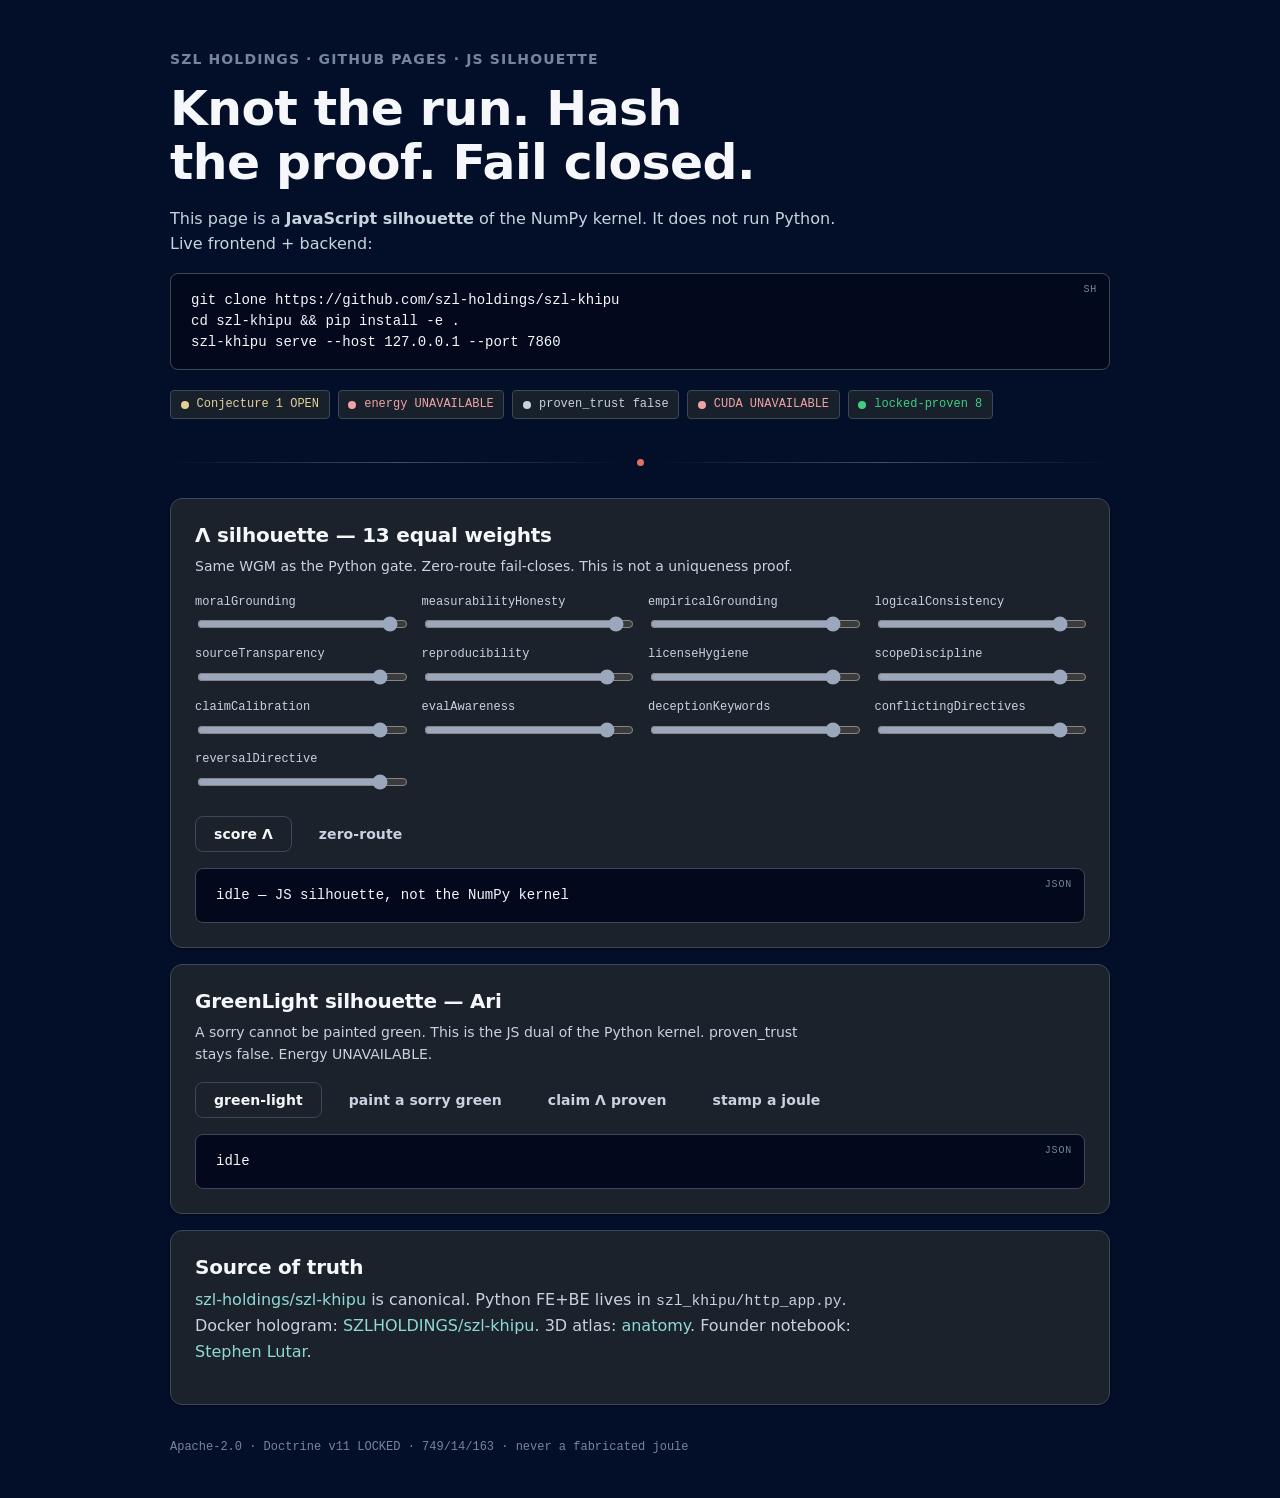
==== commit a191c879: "feat(brand): rework onto SZL KANCHAY founder direction (v1.1.0) Stephen chose the founder direction;" ====
--- a/docs/index.html
+++ b/docs/index.html
@@ -6,76 +6,72 @@
 <meta name="color-scheme" content="dark">
 <title>SZL KHIPU — knot · hash · fail closed</title>
 <meta name="description" content="GitHub Pages silhouette of the Python khipu. Live kernels: clone and szl-khipu serve. Λ is Conjecture 1 OPEN. Energy UNAVAILABLE.">
-<link rel="stylesheet" href="./kanchay/kanchay.css">
-<link rel="stylesheet" href="./kanchay/kanchay-components.css">
+<link rel="stylesheet" href="./szl/szl-design-system.css">
 <style>
-/* SZL Kanchay surface styles: every color and face is a token from kanchay.css. */
+/* SZL KANCHAY (founder direction), dark docs surface. Tokens and classes come
+   from szl-design-system.css; no color or font literals here. */
 *{box-sizing:border-box}
-html{background:var(--color-a11oy-bg)}
-body{min-height:100vh;font:16px/1.5 var(--font-sans);color:var(--color-a11oy-text)}
-a{color:var(--color-ink-signal);text-underline-offset:3px}
-button{cursor:pointer;font:inherit}
-:where(a,button,input):focus-visible{outline:var(--border-focus) solid var(--color-focus);outline-offset:2px}
-.skip{position:absolute;left:var(--space-2);top:var(--space-2);z-index:var(--z-toast);display:inline-flex;align-items:center;min-height:var(--szl-touch-target);padding:0 var(--space-4);border-radius:var(--radius-sm);background:var(--color-a11oy-gold);color:var(--color-on-accent);font-weight:600;text-decoration:none;transform:translateY(-200%)}
-.skip:focus{transform:none}
-header,main,footer{max-width:880px;margin:0 auto;padding:var(--space-6) var(--space-5)}
-header{position:relative;isolation:isolate;padding-top:var(--space-12)}
-header::before{content:"";position:absolute;inset:0;z-index:-1;pointer-events:none;background-image:linear-gradient(color-mix(in srgb,var(--color-a11oy-text) 2.5%,transparent) 1px,transparent 1px),linear-gradient(90deg,color-mix(in srgb,var(--color-a11oy-text) 2.5%,transparent) 1px,transparent 1px);background-size:56px 56px;-webkit-mask-image:radial-gradient(ellipse at center,currentColor 25%,transparent 72%);mask-image:radial-gradient(ellipse at center,currentColor 25%,transparent 72%)}
-.ey{font:400 10px/16px var(--font-mono);letter-spacing:.3em;text-transform:uppercase;color:var(--color-a11oy-gold)}
-h1{margin:var(--space-3) 0 var(--space-4);font-family:var(--font-display);font-weight:300;font-size:clamp(2.25rem,6vw,3.25rem);line-height:1.05;letter-spacing:-.035em;text-wrap:balance}
-h2{margin:0 0 var(--space-2);font-family:var(--font-display);font-weight:600;font-size:1.125rem;line-height:1.3;letter-spacing:-.02em;text-wrap:balance}
-.lede{max-width:var(--szl-readable-measure);color:var(--color-a11oy-text-sub);text-wrap:pretty}
-.panel .lede{font-size:14px;line-height:1.625}
-.panel{min-width:0;border:1px solid var(--color-a11oy-border-subtle);border-radius:var(--radius-md);background:var(--color-a11oy-surface);padding:var(--space-5);margin:var(--space-4) 0}
+.skip-link:focus{min-height:var(--target-size-coarse);display:inline-flex;align-items:center}
+header{max-width:980px;margin:0 auto;padding:var(--space-12) var(--space-5) 0}
+header .eyebrow{margin:0}
+h1{margin:var(--space-3) 0 var(--space-4);font-size:clamp(var(--text-2xl),6vw,var(--text-4xl));text-wrap:balance}
+.lede{max-width:var(--measure);color:var(--text-sub);text-wrap:pretty}
+.chips{display:flex;flex-wrap:wrap;gap:var(--space-2);margin:var(--space-5) 0 0}
+.orbit-rule{margin:var(--space-10) 0 var(--space-8)}
+.card{min-width:0}
+.card .lede{font-size:var(--text-sm)}
+label{font:var(--weight-regular) var(--text-xs)/1.4 var(--font-mono);color:var(--text-sub);overflow-wrap:anywhere}
+input[type=range]{width:min(100%,16rem);min-height:var(--target-size-min);accent-color:var(--color-silver-300)}
+@media (pointer:coarse){input[type=range]{min-height:var(--target-size-coarse)}}
+.actions{display:flex;flex-wrap:wrap;gap:var(--space-2);align-items:center;margin:var(--space-4) 0 0}
+.code{margin:var(--space-4) 0 0;white-space:pre-wrap;overflow-wrap:anywhere}
+footer{max-width:980px;margin:0 auto;padding:var(--space-8) var(--space-5) var(--space-10);font:var(--weight-regular) var(--text-xs)/1.7 var(--font-mono);color:var(--text-ghost)}
+@media (prefers-reduced-motion:reduce){*{transition:none!important}}
+header .code{margin:var(--space-4) 0 0}
+main{max-width:980px;margin:0 auto;padding:0 var(--space-5) var(--space-8);display:grid;gap:var(--space-4)}
 .axes{display:grid;grid-template-columns:repeat(auto-fit,minmax(200px,1fr));gap:var(--space-1) var(--space-4)}
-label{font:400 12px/1.4 var(--font-mono);color:var(--color-a11oy-text-sub);overflow-wrap:anywhere}
-input[type=range]{width:100%;min-height:var(--szl-touch-target);accent-color:var(--color-a11oy-gold)}
-.actions{display:flex;flex-wrap:wrap;gap:var(--space-2)}
-.kc-btn{height:auto;min-height:var(--szl-touch-target)}
-pre{margin:var(--space-4) 0 0;padding:var(--space-3) var(--space-4);overflow-x:auto;white-space:pre-wrap;word-break:break-word;background:var(--color-a11oy-deep);border:1px solid var(--color-a11oy-border-subtle);border-radius:var(--radius-sm);font:400 12px/1.6 var(--font-mono);color:var(--color-a11oy-text-sub);font-variant-numeric:tabular-nums}
-code{font-family:var(--font-mono);font-size:.875em;color:var(--color-ink-signal)}
-.chip{display:inline-flex;align-items:center;padding:2px var(--space-2);margin:var(--space-2) var(--space-1) 0 0;border:1px solid var(--color-a11oy-border-subtle);border-radius:var(--radius-sm);font:500 11px/16px var(--font-mono);letter-spacing:.05em;color:var(--color-a11oy-text-sub)}
-.gold{color:var(--color-a11oy-gold);border-color:var(--gold-line)}
-footer{font:400 12px/1.6 var(--font-mono);color:var(--color-a11oy-text-ghost)}
-@media (prefers-reduced-motion:reduce){*{transition:none!important}}
+footer{padding-top:0}
 </style>
 </head>
 <body>
-<a class="skip" href="#main">Skip to content</a>
+<a class="skip-link" href="#main">Skip to content</a>
 <header>
-  <div class="ey">SZL Holdings · GitHub Pages · JS silhouette</div>
+  <div class="eyebrow">SZL Holdings · GitHub Pages · JS silhouette</div>
   <h1>Knot the run. Hash the proof. Fail closed.</h1>
   <p class="lede">This page is a <strong>JavaScript silhouette</strong> of the NumPy kernel. It does not run Python. Live frontend + backend:</p>
-  <pre>git clone https://github.com/szl-holdings/szl-khipu
+  <pre class="code" data-lang="sh">git clone https://github.com/szl-holdings/szl-khipu
 cd szl-khipu && pip install -e .
 szl-khipu serve --host 127.0.0.1 --port 7860</pre>
-  <span class="chip gold">Conjecture 1 OPEN</span>
-  <span class="chip">energy UNAVAILABLE</span>
+  <div class="chips">
+  <span class="chip chip-conjecture">Conjecture 1 OPEN</span>
+  <span class="chip chip-unavailable">energy UNAVAILABLE</span>
   <span class="chip">proven_trust false</span>
-  <span class="chip">CUDA UNAVAILABLE</span>
-  <span class="chip">locked-proven 8</span>
+  <span class="chip chip-unavailable">CUDA UNAVAILABLE</span>
+  <span class="chip chip-proven">locked-proven 8</span>
+  </div>
+  <div class="orbit-rule" aria-hidden="true"><span class="orbit-rule__node"></span></div>
 </header>
 <main id="main">
-  <section class="panel">
-    <h2>Λ silhouette — 13 equal weights</h2>
+  <section class="card">
+    <h2 class="card-title">Λ silhouette — 13 equal weights</h2>
     <p class="lede">Same WGM as the Python gate. Zero-route fail-closes. This is not a uniqueness proof.</p>
     <div class="axes" id="axes"></div>
-    <p class="actions"><button type="button" class="kc-btn kc-btn--outline" id="score">Score Λ</button> <button type="button" class="kc-btn kc-btn--secondary" id="zero">Zero-route</button></p>
-    <pre id="out">idle — JS silhouette, not the NumPy kernel</pre>
+    <p class="actions"><button type="button" class="btn btn-secondary" id="score">score Λ</button> <button type="button" class="btn btn-ghost" id="zero">zero-route</button></p>
+    <pre class="code" data-lang="json" id="out">idle — JS silhouette, not the NumPy kernel</pre>
   </section>
-  <section class="panel">
-    <h2>GreenLight silhouette — Ari</h2>
+  <section class="card">
+    <h2 class="card-title">GreenLight silhouette — Ari</h2>
     <p class="lede">A sorry cannot be painted green. This is the JS dual of the Python kernel. proven_trust stays false. Energy UNAVAILABLE.</p>
     <p class="actions">
-      <button type="button" class="kc-btn kc-btn--outline" id="g-ok">Green-light</button>
-      <button type="button" class="kc-btn kc-btn--secondary" id="g-sorry">Paint a sorry green</button>
-      <button type="button" class="kc-btn kc-btn--secondary" id="g-claim">Claim Λ proven</button>
-      <button type="button" class="kc-btn kc-btn--secondary" id="g-joule">Stamp a joule</button>
+      <button type="button" class="btn btn-secondary" id="g-ok">green-light</button>
+      <button type="button" class="btn btn-ghost" id="g-sorry">paint a sorry green</button>
+      <button type="button" class="btn btn-ghost" id="g-claim">claim Λ proven</button>
+      <button type="button" class="btn btn-ghost" id="g-joule">stamp a joule</button>
     </p>
-    <pre id="gout">idle</pre>
+    <pre class="code" data-lang="json" id="gout">idle</pre>
   </section>
-  <section class="panel">
-    <h2>Source of truth</h2>
+  <section class="card">
+    <h2 class="card-title">Source of truth</h2>
     <p><a href="https://github.com/szl-holdings/szl-khipu">szl-holdings/szl-khipu</a> is canonical. Python FE+BE lives in <code>szl_khipu/http_app.py</code>. Docker hologram: <a href="https://huggingface.co/spaces/SZLHOLDINGS/szl-khipu">SZLHOLDINGS/szl-khipu</a>. 3D atlas: <a href="https://github.com/szl-holdings/anatomy">anatomy</a>. Founder notebook: <a href="https://stephenlutar2-hash.github.io/founder-page/">Stephen Lutar</a>.</p>
   </section>
 </main>
--- a/docs/szl/szl-design-system.css
+++ b/docs/szl/szl-design-system.css
@@ -0,0 +1,427 @@
+/* ============================================================================
+ * SZL HOLDINGS — KANCHAY Design System v1.1.0  ·  szl-design-system.css
+ * One self-contained file. 0 runtime CDN. No Google Fonts. No Inter default.
+ * No purple gradients. Self-hosted system-font stack only.
+ *
+ * EVOLVES (does not replace) the canonical KANCHAY token scales:
+ *   yawar (blood/red), yuyay (teal — WCAG-AA focus ring), hatun (gold/premium),
+ *   gray (neutral), plus the a11oy dark surfaces.
+ * ADDS the founder-approved logo palette: space navy #030F29, coral node
+ *   #DF735F (accent, used SPARINGLY), silver linework #E9EEF6->#9AA7BD->#5C6B86.
+ *
+ * Aesthetic: Anthropic calm restraint + Ollama dev-clean + defense-tech
+ * gravitas + our own orbital/khipu motif. Generous whitespace. Serious, human,
+ * honest. WCAG AA throughout. ADDITIVE only — no v11 LOCKED number changed.
+ *
+ * Brand assets (c) 2026 SZL Holdings · CC BY 4.0 · code Apache-2.0
+ * Attribution: ORCID 0009-0001-0110-4173
+ * ========================================================================== */
+
+/* --- 0 · Self-hosted font stack (NO CDN, NO webfont download required) ----- */
+:root {
+  --font-body:
+    system-ui, -apple-system, "Segoe UI", "Helvetica Neue", "Liberation Sans",
+    Arial, sans-serif;
+  --font-display:
+    system-ui, -apple-system, "Segoe UI", "Helvetica Neue", "Liberation Sans",
+    Arial, sans-serif;
+  --font-heading: var(--font-display);
+  --font-mono:
+    ui-monospace, "SF Mono", "Cascadia Code", "JetBrains Mono", "IBM Plex Mono",
+    "Liberation Mono", Menlo, Consolas, monospace;
+}
+
+/* --- 1 · COLOR — full palette (KANCHAY scales KEPT; logo palette ADDED) ---- */
+:root {
+  /* yawar (blood / circulatory receipt ledger) — KEEP */
+  --color-yawar-50:#fdecec; --color-yawar-100:#f9cfcf; --color-yawar-200:#f0a3a3;
+  --color-yawar-300:#e57373; --color-yawar-400:#d65151; --color-yawar-500:#c0392b;
+  --color-yawar-600:#a32a1f; --color-yawar-700:#822018; --color-yawar-800:#5e1712;
+  --color-yawar-900:#3d0f0c;
+  /* yuyay (thought / 13-axis heart gate) — KEEP; focus ring lives here */
+  --color-yuyay-50:#e6f7f6; --color-yuyay-100:#bfeae8; --color-yuyay-200:#8fd9d5;
+  --color-yuyay-300:#5cc4bf; --color-yuyay-400:#34aaa4; --color-yuyay-500:#168f89;
+  --color-yuyay-600:#0f726e; --color-yuyay-700:#0b5957; --color-yuyay-800:#083f3e;
+  --color-yuyay-900:#052827;
+  /* hatun (great / premium accent, doctrine governance) — KEEP */
+  --color-hatun-50:#faf5e9; --color-hatun-100:#f0e3c4; --color-hatun-200:#e4cf99;
+  --color-hatun-300:#d7b96b; --color-hatun-400:#cda64a; --color-hatun-500:#c08f2f;
+  --color-hatun-600:#a3741f; --color-hatun-700:#825a18; --color-hatun-800:#5e4012;
+  --color-hatun-900:#3d290b;
+  /* neutral gray scale — KEEP */
+  --color-gray-50:#f5f7fa; --color-gray-100:#e6eaf1; --color-gray-200:#c9d2df;
+  --color-gray-300:#a4b1c4; --color-gray-400:#76859b; --color-gray-500:#525f73;
+  --color-gray-600:#3c4757; --color-gray-700:#2a3340; --color-gray-800:#1b222c;
+  --color-gray-900:#10151c; --color-gray-950:#0a0f1e;
+  /* NEW · canonical logo palette (founder-approved) */
+  --color-space-900:#030F29; --color-space-800:#061536;
+  --color-space-700:#0a1e47; --color-space-600:#102a5e;
+  --color-coral-300:#F0917E; --color-coral-400:#DF735F; --color-coral-500:#C4543F;
+  --color-silver-100:#E9EEF6; --color-silver-300:#9AA7BD; --color-silver-500:#5C6B86;
+  --color-white:#FFFFFF; --color-ink:#0a0f1e; --color-ink-soft:#2a3340;
+  /* semantic (status) — KEEP */
+  --color-success:#1f9d57; --color-success-strong:#116b3d; --color-success-light:#3fce82;
+  --color-warning:#c08f2f; --color-warning-light:#e4cf99;
+  --color-error:#c0392b;   --color-error-light:#f0a3a3;
+  --color-info:#2f7fb5;    --color-info-light:#7cb8e0;
+}
+
+/* --- 2 · SEMANTIC SURFACES — the "polarities" (dark operator default) ------ */
+:root {
+  --bg:var(--color-space-900); --bg-deep:#02091c;
+  --surface:var(--color-gray-800); --surface-alt:#18202b;
+  --surface-raised:var(--color-gray-700);
+  --border:var(--color-gray-600);
+  --border-subtle:color-mix(in srgb, var(--color-gray-600) 55%, transparent);
+  --hairline:color-mix(in srgb, var(--color-silver-500) 38%, transparent);
+  --text:var(--color-gray-50); --text-sub:var(--color-gray-200); --text-ghost:var(--color-gray-400);
+  --accent:var(--color-coral-400); --accent-hover:var(--color-coral-300);
+  --accent-press:var(--color-coral-500); --accent-ink:var(--color-space-900);
+  --premium:var(--color-hatun-300);
+  --link:var(--color-yuyay-200); --link-hover:var(--color-yuyay-100);
+  --focus:var(--color-yuyay-400);
+  color-scheme:dark;
+}
+[data-surface="light"] {
+  --bg:var(--color-gray-50); --bg-deep:#eef1f6;
+  --surface:var(--color-white); --surface-alt:#fbfcfe; --surface-raised:var(--color-white);
+  --border:var(--color-gray-200);
+  --border-subtle:color-mix(in srgb, var(--color-gray-300) 50%, transparent);
+  --hairline:color-mix(in srgb, var(--color-silver-500) 30%, transparent);
+  --text:var(--color-gray-900); --text-sub:var(--color-gray-600); --text-ghost:var(--color-gray-500);
+  --accent:var(--color-coral-500); --accent-hover:var(--color-coral-400);
+  --accent-press:#a8442f; --accent-ink:var(--color-white);
+  --premium:var(--color-hatun-700);
+  --link:var(--color-yuyay-700); --link-hover:var(--color-yuyay-800);
+  --focus:var(--color-yuyay-600);
+  color-scheme:light;
+}
+
+/* --- 3 · TYPE SCALE — Major Third (1.25), base 16px (KANCHAY scale) -------- */
+:root {
+  --text-xs:0.75rem; --text-sm:0.875rem; --text-base:1rem; --text-lg:1.25rem;
+  --text-xl:1.563rem; --text-2xl:1.953rem; --text-3xl:2.441rem;
+  --text-4xl:3.052rem; --text-5xl:3.815rem; --text-6xl:4.768rem;
+  --leading-tight:1.1; --leading-snug:1.2; --leading-normal:1.6; --leading-mono:1.5;
+  --tracking-tight:-0.011em; --tracking-normal:0; --tracking-caps:0.08em;
+  --weight-regular:400; --weight-medium:500; --weight-semibold:600; --weight-bold:700;
+}
+
+/* --- 4 · SPACING / RADIUS / SHADOW / MOTION / Z — KEEP canonical tokens ----- */
+:root {
+  --space-px:1px; --space-1:.25rem; --space-2:.5rem; --space-3:.75rem; --space-4:1rem;
+  --space-5:1.25rem; --space-6:1.5rem; --space-8:2rem; --space-10:2.5rem; --space-12:3rem;
+  --space-16:4rem; --space-20:5rem; --space-24:6rem;
+  --radius-sm:4px; --radius-md:8px; --radius-lg:12px; --radius-xl:16px;
+  --radius-2xl:24px; --radius-full:9999px;
+  --shadow-sm:0 1px 2px rgba(0,0,0,.40); --shadow-md:0 2px 8px rgba(0,0,0,.45);
+  --shadow-lg:0 8px 24px rgba(0,0,0,.50); --shadow-xl:0 16px 48px rgba(0,0,0,.55);
+  --shadow-focus:0 0 0 3px color-mix(in srgb, var(--focus) 55%, transparent);
+  --shadow-glow-hatun:0 0 0 1px var(--color-hatun-500),
+                      0 0 16px color-mix(in srgb, var(--color-hatun-400) 30%, transparent);
+  --shadow-node:0 0 0 1px var(--color-coral-500),
+                0 0 18px color-mix(in srgb, var(--color-coral-400) 32%, transparent);
+  --ease-standard:cubic-bezier(.2,0,0,1); --ease-emphasized:cubic-bezier(.3,0,.1,1);
+  --ease-out:cubic-bezier(0,0,.2,1); --ease-in:cubic-bezier(.4,0,1,1);
+  --ease-orbit:cubic-bezier(.45,.05,.25,1);
+  --duration-instant:75ms; --duration-fast:150ms; --duration-base:250ms;
+  --duration-slow:400ms; --duration-slower:600ms; --duration-orbit:24s;
+  --z-base:0; --z-raised:10; --z-dropdown:1000; --z-sticky:1100; --z-overlay:1200;
+  --z-modal:1300; --z-popover:1400; --z-toast:1500; --z-max:2147483000;
+  --z-control-dock:var(--z-popover);
+  --border-hairline:1px; --border-thick:2px; --border-focus:3px;
+  --measure:68ch; --container:1200px;
+  --safe-area-top:env(safe-area-inset-top,0px);
+  --safe-area-right:env(safe-area-inset-right,0px);
+  --safe-area-bottom:env(safe-area-inset-bottom,0px);
+  --safe-area-left:env(safe-area-inset-left,0px);
+  --target-size-min:24px; --target-size-coarse:44px;
+  --control-dock-max-inline-size:24rem;
+}
+@media (prefers-reduced-motion: reduce) {
+  *, *::before, *::after {
+    animation-duration:.01ms !important; animation-iteration-count:1 !important;
+    transition-duration:.01ms !important; scroll-behavior:auto !important;
+  }
+}
+
+/* --- 5 · BASE / RESET ------------------------------------------------------ */
+*, *::before, *::after { box-sizing:border-box; }
+html { -webkit-text-size-adjust:100%; text-size-adjust:100%; }
+body {
+  margin:0; background:var(--bg); color:var(--text);
+  font-family:var(--font-body); font-size:var(--text-base);
+  line-height:var(--leading-normal); font-weight:var(--weight-regular);
+  -webkit-font-smoothing:antialiased; -moz-osx-font-smoothing:grayscale;
+  text-rendering:optimizeLegibility;
+}
+h1,h2,h3,h4 { font-family:var(--font-display); color:var(--text);
+  letter-spacing:var(--tracking-tight); margin:0 0 var(--space-4); }
+h1 { font-size:var(--text-4xl); line-height:var(--leading-tight); font-weight:var(--weight-bold); }
+h2 { font-size:var(--text-3xl); line-height:var(--leading-snug); font-weight:var(--weight-semibold); }
+h3 { font-size:var(--text-2xl); line-height:var(--leading-snug); font-weight:var(--weight-semibold); }
+h4 { font-size:var(--text-xl);  line-height:var(--leading-snug); font-weight:var(--weight-semibold); }
+p  { margin:0 0 var(--space-4); max-width:var(--measure); color:var(--text-sub); }
+a  { color:var(--link); text-decoration:none; text-underline-offset:3px;
+     transition:color var(--duration-fast) var(--ease-standard); }
+a:hover { color:var(--link-hover); text-decoration:underline; }
+small,.text-sm { font-size:var(--text-sm); }
+code,kbd,samp { font-family:var(--font-mono); font-size:.92em; }
+hr { border:0; border-top:var(--border-hairline) solid var(--border); margin:var(--space-8) 0; }
+::selection { background:color-mix(in srgb, var(--accent) 30%, transparent); }
+:where(a,button,input,select,textarea,[tabindex]):focus-visible {
+  outline:var(--border-focus) solid transparent;
+  box-shadow:var(--shadow-focus); border-radius:var(--radius-sm);
+}
+.tabular,[data-tabular] { font-variant-numeric:tabular-nums lining-nums; }
+
+/* --- 6 · TYPE UTILITIES ---------------------------------------------------- */
+.display  { font-family:var(--font-display); font-size:var(--text-5xl);
+            line-height:var(--leading-tight); letter-spacing:var(--tracking-tight);
+            font-weight:var(--weight-bold); }
+.eyebrow  { font-size:var(--text-sm); font-weight:var(--weight-semibold);
+            letter-spacing:var(--tracking-caps); text-transform:uppercase; color:var(--text-ghost); }
+.lead     { font-size:var(--text-lg); color:var(--text); max-width:var(--measure); }
+.muted    { color:var(--text-sub); }
+.ghost    { color:var(--text-ghost); }
+.mono     { font-family:var(--font-mono); }
+
+/* --- 7 · LAYOUT HELPERS ---------------------------------------------------- */
+.container { width:100%; max-width:var(--container); margin-inline:auto; padding-inline:var(--space-6); }
+.stack > * + * { margin-top:var(--space-4); }
+.cluster { display:flex; flex-wrap:wrap; gap:var(--space-3); align-items:center; }
+.grid-auto { display:grid; gap:var(--space-6); grid-template-columns:repeat(auto-fit,minmax(260px,1fr)); }
+.safe-area-inline {
+  padding-inline-start:calc(var(--space-6) + var(--safe-area-left));
+  padding-inline-end:calc(var(--space-6) + var(--safe-area-right));
+}
+.safe-area-block-end {
+  padding-block-end:calc(var(--space-6) + var(--safe-area-bottom));
+}
+.control-target {
+  display:inline-flex; align-items:center; justify-content:center;
+  min-inline-size:var(--target-size-min); min-block-size:var(--target-size-min);
+}
+.control-dock {
+  position:fixed; isolation:isolate; z-index:var(--z-control-dock);
+  inset-inline-end:calc(var(--space-4) + var(--safe-area-right));
+  inset-block-end:calc(var(--space-4) + var(--safe-area-bottom));
+  display:grid; gap:var(--space-3); inline-size:max-content;
+  max-inline-size:min(var(--control-dock-max-inline-size),
+    calc(100vw - var(--space-4) - var(--space-4) - var(--safe-area-left) - var(--safe-area-right)));
+}
+.control-dock > * { min-inline-size:0; max-inline-size:100%; }
+
+@media (max-width:640px) {
+  .grid-auto { grid-template-columns:minmax(0,1fr); }
+  .control-dock {
+    inset-inline-start:calc(var(--space-4) + var(--safe-area-left));
+    inline-size:auto;
+  }
+}
+
+/* --- 8 · BUTTONS (coral primary = the single accent, used sparingly) ------- */
+.btn {
+  --_pad-y:.625rem; --_pad-x:1.125rem;
+  display:inline-flex; align-items:center; justify-content:center; gap:var(--space-2);
+  min-inline-size:var(--target-size-min); min-block-size:var(--target-size-min);
+  padding:var(--_pad-y) var(--_pad-x);
+  font-family:var(--font-body); font-size:var(--text-sm); font-weight:var(--weight-semibold);
+  line-height:1; letter-spacing:.005em; white-space:nowrap;
+  border:var(--border-hairline) solid transparent; border-radius:var(--radius-md);
+  cursor:pointer; user-select:none; text-decoration:none;
+  transition:background var(--duration-fast) var(--ease-standard),
+             border-color var(--duration-fast) var(--ease-standard),
+             color var(--duration-fast) var(--ease-standard),
+             transform var(--duration-instant) var(--ease-standard);
+}
+.btn:active { transform:translateY(1px); }
+.btn:disabled,.btn[aria-disabled="true"] { opacity:.5; cursor:not-allowed; transform:none; }
+.btn-primary { background:var(--accent); color:var(--accent-ink); border-color:var(--accent); }
+.btn-primary:hover { background:var(--accent-hover); border-color:var(--accent-hover); }
+.btn-primary:active { background:var(--accent-press); }
+.btn-secondary { background:transparent; color:var(--text); border-color:var(--border); }
+.btn-secondary:hover { border-color:var(--text-ghost); background:color-mix(in srgb, var(--text) 6%, transparent); }
+.btn-ghost { background:transparent; color:var(--text-sub); border-color:transparent; }
+.btn-ghost:hover { color:var(--text); background:color-mix(in srgb, var(--text) 7%, transparent); }
+.btn-premium { background:transparent; color:var(--premium);
+  border-color:color-mix(in srgb, var(--premium) 55%, transparent); }
+.btn-premium:hover { box-shadow:var(--shadow-glow-hatun);
+  background:color-mix(in srgb, var(--premium) 10%, transparent); }
+.btn-lg { --_pad-y:.85rem; --_pad-x:1.5rem; font-size:var(--text-base); }
+.btn-sm { --_pad-y:.4rem;  --_pad-x:.8rem;  font-size:var(--text-xs); }
+@media (pointer:coarse) {
+  .btn,.control-target {
+    min-inline-size:var(--target-size-coarse); min-block-size:var(--target-size-coarse);
+  }
+}
+
+/* --- 9 · CARDS (dark-first, optional orbital arc accent) ------------------- */
+.card {
+  background:var(--surface); border:var(--border-hairline) solid var(--border);
+  border-radius:var(--radius-lg); padding:var(--space-6); box-shadow:var(--shadow-sm);
+  transition:border-color var(--duration-base) var(--ease-standard),
+             box-shadow var(--duration-base) var(--ease-standard);
+}
+.card:hover { box-shadow:var(--shadow-md); border-color:var(--border-subtle); }
+.card-raised { background:var(--surface-raised); box-shadow:var(--shadow-md); }
+.card-title { font-family:var(--font-display); font-size:var(--text-lg);
+  font-weight:var(--weight-semibold); margin:0 0 var(--space-2); color:var(--text); }
+.card-orbit { position:relative; overflow:hidden; }
+.card-orbit::before { content:""; position:absolute; inset:-40% -30% auto auto;
+  width:140%; aspect-ratio:1; border-radius:var(--radius-full);
+  border:1px solid color-mix(in srgb, var(--color-silver-300) 22%, transparent);
+  transform:rotate(-22deg); pointer-events:none; }
+
+/* --- 10 · BADGES + PROOF-STATUS CHIPS (honest vocabulary; never color-only) - */
+.badge { display:inline-flex; align-items:center; gap:var(--space-1);
+  padding:.2rem .55rem; font-size:var(--text-xs); font-weight:var(--weight-semibold);
+  letter-spacing:.02em; border-radius:var(--radius-sm);
+  border:var(--border-hairline) solid var(--border);
+  background:color-mix(in srgb, var(--text) 5%, transparent); color:var(--text-sub); }
+.badge-accent  { color:var(--accent);  border-color:color-mix(in srgb,var(--accent) 45%,transparent);
+                 background:color-mix(in srgb,var(--accent) 10%,transparent); }
+.badge-premium { color:var(--premium); border-color:color-mix(in srgb,var(--premium) 45%,transparent);
+                 background:color-mix(in srgb,var(--premium) 10%,transparent); }
+.chip { display:inline-flex; align-items:center; gap:var(--space-2);
+  padding:.25rem .6rem; font-family:var(--font-mono); font-size:var(--text-xs);
+  border-radius:var(--radius-sm); border:var(--border-hairline) solid var(--border);
+  background:var(--surface-alt); color:var(--text-sub);
+  font-variant-numeric:tabular-nums lining-nums; }
+.chip::before { content:""; width:.5rem; height:.5rem; border-radius:var(--radius-full);
+  background:currentColor; flex:0 0 auto; }
+.chip-proven     { color:var(--color-success-light); }
+.chip-conjecture { color:var(--color-warning-light); }
+.chip-sorry      { color:var(--color-error-light); }
+.chip-axiom      { color:var(--link); }
+.chip-live       { color:var(--color-success-light); }
+.chip-sample     { color:var(--text-ghost); }
+.chip-simulated  { color:var(--color-warning-light); }
+.chip-unavailable { color:var(--color-error-light); }
+[data-surface="light"] .chip-proven,
+[data-surface="light"] .chip-live { color:var(--color-success-strong); }
+[data-surface="light"] .chip-conjecture,
+[data-surface="light"] .chip-simulated { color:#6b4f00; }
+[data-surface="light"] .chip-sorry,
+[data-surface="light"] .chip-unavailable { color:#9f281e; }
+
+/* --- 11 · RECEIPT / PROOF chip (signature component) ----------------------- */
+.receipt { display:inline-flex; align-items:center; gap:var(--space-3);
+  padding:var(--space-2) var(--space-3); font-family:var(--font-mono); font-size:var(--text-xs);
+  background:var(--surface-alt); color:var(--text-sub);
+  border:var(--border-hairline) solid var(--border); border-radius:var(--radius-sm);
+  font-variant-numeric:tabular-nums lining-nums; }
+.receipt__dot { width:.55rem; height:.55rem; border-radius:var(--radius-full);
+  background:var(--color-success-light); flex:0 0 auto;
+  box-shadow:0 0 0 3px color-mix(in srgb, var(--color-success-light) 22%, transparent); }
+.receipt__root { color:var(--text); letter-spacing:.02em; }
+.receipt__label { color:var(--text-ghost); text-transform:uppercase;
+  letter-spacing:var(--tracking-caps); font-size:10px; }
+.receipt[data-state="unverified"] .receipt__dot { background:var(--color-warning-light);
+  box-shadow:0 0 0 3px color-mix(in srgb, var(--color-warning-light) 22%, transparent); }
+.receipt[data-state="failed"] .receipt__dot { background:var(--color-error-light);
+  box-shadow:0 0 0 3px color-mix(in srgb, var(--color-error-light) 22%, transparent); }
+
+/* --- 12 · CODE BLOCK (Ollama-clean, copy-paste-first) ---------------------- */
+.code { position:relative; display:block; font-family:var(--font-mono);
+  font-size:var(--text-sm); line-height:var(--leading-mono);
+  background:var(--bg-deep); color:var(--text);
+  border:var(--border-hairline) solid var(--border); border-radius:var(--radius-md);
+  padding:var(--space-4) var(--space-5); overflow-x:auto; white-space:pre; tab-size:2; }
+.code::before { content:attr(data-lang); position:absolute; top:var(--space-2); right:var(--space-3);
+  font-size:10px; letter-spacing:var(--tracking-caps); text-transform:uppercase; color:var(--text-ghost); }
+.code .tok-comment { color:var(--text-ghost); }
+.code .tok-key     { color:var(--link); }
+.code .tok-str     { color:var(--color-success-light); }
+.code .tok-num     { color:var(--premium); }
+.code__copy { position:absolute; bottom:var(--space-2); right:var(--space-2); }
+
+/* --- 13 · NAV (sticky, hairline, calm) ------------------------------------- */
+.nav { position:sticky; top:0; z-index:var(--z-sticky);
+  display:flex; align-items:center; gap:var(--space-6); height:64px; padding-inline:var(--space-6);
+  background:color-mix(in srgb, var(--bg) 82%, transparent);
+  backdrop-filter:saturate(140%) blur(10px);
+  border-bottom:var(--border-hairline) solid var(--border); }
+.nav__brand { display:flex; align-items:center; gap:var(--space-3);
+  font-family:var(--font-display); font-weight:var(--weight-bold);
+  letter-spacing:var(--tracking-tight); color:var(--text); text-decoration:none; }
+.nav__brand img,.nav__brand svg { height:28px; width:auto; display:block; }
+.nav__links { display:flex; align-items:center; gap:var(--space-5); margin-left:auto; }
+.nav__link { font-size:var(--text-sm); font-weight:var(--weight-medium); color:var(--text-sub); }
+.nav__link:hover,.nav__link[aria-current="page"] { color:var(--text); text-decoration:none; }
+.nav__link[aria-current="page"] { position:relative; }
+.nav__link[aria-current="page"]::after { content:""; position:absolute; left:0; right:0; bottom:-21px;
+  height:2px; background:var(--accent); border-radius:var(--radius-full); }
+
+/* --- 14 · HERO (deep-space; one orbital arc + one coral node) -------------- */
+.hero { position:relative; overflow:hidden; isolation:isolate; padding:clamp(4rem,10vw,8rem) 0;
+  background:radial-gradient(120% 80% at 70% -10%,
+      color-mix(in srgb, var(--color-space-700) 60%, transparent), transparent 60%), var(--bg); }
+.hero__inner { max-width:var(--container); margin-inline:auto; padding-inline:var(--space-6);
+  position:relative; z-index:1; }
+.hero__title { font-family:var(--font-display); font-weight:var(--weight-bold);
+  font-size:clamp(2.4rem,5vw,var(--text-6xl)); line-height:1.05;
+  letter-spacing:var(--tracking-tight); margin:0 0 var(--space-5); max-width:18ch; }
+.hero__sub { font-size:var(--text-lg); color:var(--text-sub); max-width:54ch; margin-bottom:var(--space-8); }
+.hero__orbit { position:absolute; inset:0; z-index:0; pointer-events:none; overflow:hidden; }
+.hero__orbit::before { content:""; position:absolute; top:8%; right:-6%;
+  width:min(54vw,760px); aspect-ratio:1.9/1; transform:rotate(-22deg);
+  border:1px solid color-mix(in srgb, var(--color-silver-300) 26%, transparent);
+  border-radius:var(--radius-full); }
+.hero__node { position:absolute; top:11%; right:14%; width:14px; height:14px;
+  border-radius:var(--radius-full); background:var(--accent); box-shadow:var(--shadow-node);
+  animation:orbit-drift var(--duration-orbit) linear infinite; }
+@keyframes orbit-drift { to { transform:rotate(360deg) translateX(2px) rotate(-360deg); } }
+
+/* --- 15 · ORBIT DIVIDER (orbital/khipu motif as a section rule) ------------ */
+.orbit-rule { display:flex; align-items:center; gap:var(--space-3); margin:var(--space-12) 0; color:var(--text-ghost); }
+.orbit-rule::before,.orbit-rule::after { content:""; height:1px; flex:1;
+  background:linear-gradient(to right, transparent,
+    color-mix(in srgb, var(--color-silver-300) 40%, transparent), transparent); }
+
+/* --- 16 - EVIDENCE CARD + DECISION METRIC --------------------------------- */
+.evidence-card { display:grid; gap:var(--space-4); background:var(--surface);
+  border:var(--border-hairline) solid var(--border); border-radius:var(--radius-lg);
+  padding:var(--space-6); }
+.evidence-card__header { display:flex; align-items:flex-start; justify-content:space-between;
+  gap:var(--space-4); }
+.evidence-card__title { margin:0; font-size:var(--text-lg); }
+.evidence-card__meta { display:grid; gap:var(--space-2); margin:0; }
+.evidence-card__meta > div { display:grid; grid-template-columns:minmax(7rem,.35fr) 1fr;
+  gap:var(--space-3); padding-top:var(--space-2); border-top:1px solid var(--hairline); }
+.evidence-card__meta dt { color:var(--text-ghost); font-size:var(--text-xs);
+  font-weight:var(--weight-semibold); letter-spacing:var(--tracking-caps); text-transform:uppercase; }
+.evidence-card__meta dd { margin:0; color:var(--text); overflow-wrap:anywhere; }
+.metric { display:grid; gap:var(--space-1); }
+.metric__value { color:var(--text); font:var(--weight-bold) var(--text-2xl)/1 var(--font-display);
+  font-variant-numeric:tabular-nums lining-nums; }
+.metric__label { color:var(--text-ghost); font-size:var(--text-xs);
+  letter-spacing:var(--tracking-caps); text-transform:uppercase; }
+
+@media (max-width:640px) {
+  .evidence-card__header { display:grid; }
+  .evidence-card__meta > div { grid-template-columns:1fr; gap:var(--space-1); }
+}
+
+@media (forced-colors:active) {
+  .chip::before,.receipt__dot,.hero__node { border:1px solid currentColor; }
+}
+.orbit-rule__node { width:7px; height:7px; border-radius:var(--radius-full);
+  background:var(--accent); flex:0 0 auto; }
+
+/* --- 16 · TABLE (audit / count data) --------------------------------------- */
+.table { width:100%; border-collapse:collapse; font-size:var(--text-sm); }
+.table th { text-align:left; font-weight:var(--weight-semibold); color:var(--text-sub);
+  font-size:var(--text-xs); letter-spacing:var(--tracking-caps); text-transform:uppercase;
+  padding:var(--space-3) var(--space-4); border-bottom:var(--border-hairline) solid var(--border); }
+.table td { padding:var(--space-3) var(--space-4);
+  border-bottom:var(--border-hairline) solid var(--border-subtle); color:var(--text); }
+.table td.num { font-family:var(--font-mono); font-variant-numeric:tabular-nums lining-nums; text-align:right; }
+
+/* --- 17 · SKIP LINK (a11y) ------------------------------------------------- */
+.skip-link { position:absolute; left:-9999px; z-index:var(--z-max);
+  background:var(--surface); color:var(--text); padding:var(--space-3) var(--space-4);
+  border-radius:var(--radius-md); border:var(--border-hairline) solid var(--border); }
+.skip-link:focus { left:var(--space-4); top:var(--space-4); }
+
+/* End — szl-design-system.css · CC BY 4.0 · ORCID 0009-0001-0110-4173 · ADDITIVE only */
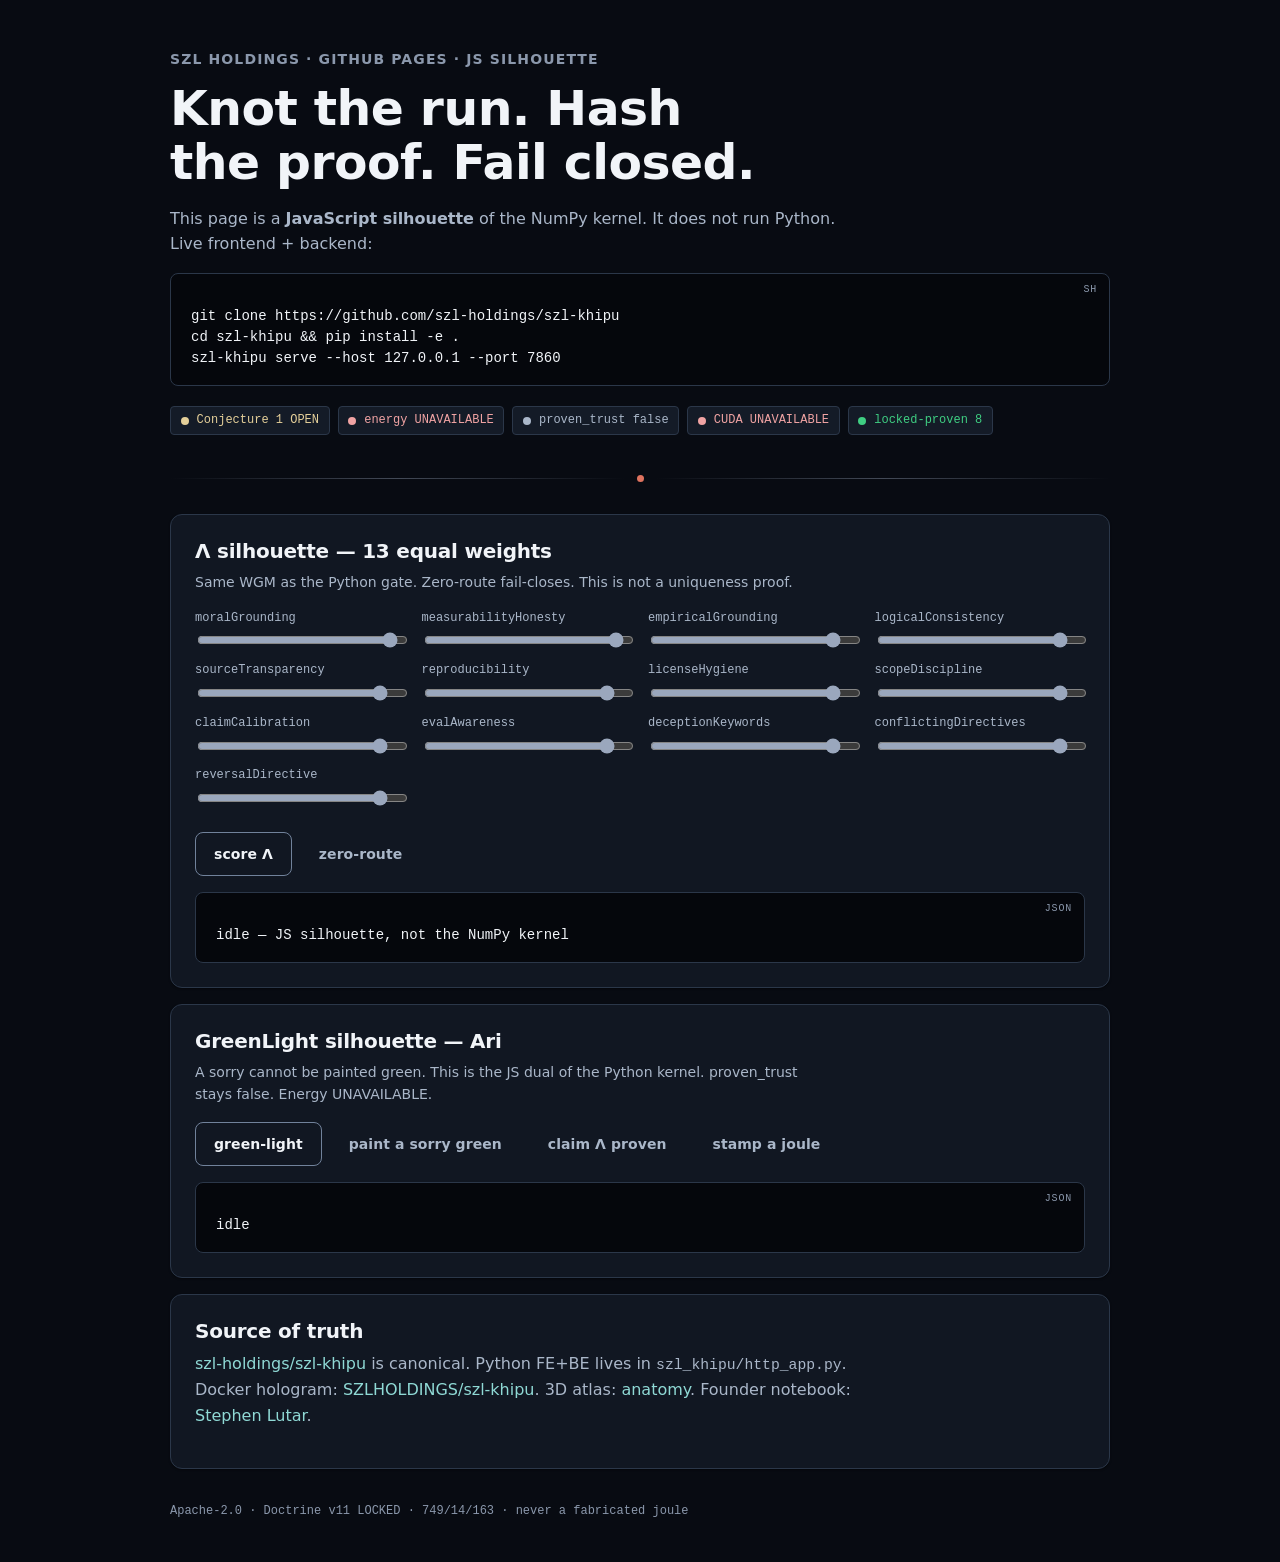
==== commit 648d3bc7: "fix(frontend): polish source-bound Khipu presentation surfaces Adopt the accepted KANCHAY bundle for" ====
--- a/docs/index.html
+++ b/docs/index.html
@@ -24,6 +24,7 @@
 input[type=range]{width:min(100%,16rem);min-height:var(--target-size-min);accent-color:var(--color-silver-300)}
 @media (pointer:coarse){input[type=range]{min-height:var(--target-size-coarse)}}
 .actions{display:flex;flex-wrap:wrap;gap:var(--space-2);align-items:center;margin:var(--space-4) 0 0}
+.actions .btn{min-block-size:var(--target-size-coarse)}
 .code{margin:var(--space-4) 0 0;white-space:pre-wrap;overflow-wrap:anywhere}
 footer{max-width:980px;margin:0 auto;padding:var(--space-8) var(--space-5) var(--space-10);font:var(--weight-regular) var(--text-xs)/1.7 var(--font-mono);color:var(--text-ghost)}
 @media (prefers-reduced-motion:reduce){*{transition:none!important}}
--- a/docs/szl/szl-design-system.css
+++ b/docs/szl/szl-design-system.css
@@ -1,5 +1,5 @@
 /* ============================================================================
- * SZL HOLDINGS — KANCHAY Design System v1.1.0  ·  szl-design-system.css
+ * SZL HOLDINGS — KANCHAY Design System v1.3.0  ·  szl-design-system.css
  * One self-contained file. 0 runtime CDN. No Google Fonts. No Inter default.
  * No purple gradients. Self-hosted system-font stack only.
  *
@@ -11,7 +11,7 @@
  *
  * Aesthetic: Anthropic calm restraint + Ollama dev-clean + defense-tech
  * gravitas + our own orbital/khipu motif. Generous whitespace. Serious, human,
- * honest. WCAG AA throughout. ADDITIVE only — no v11 LOCKED number changed.
+ * honest. Measured contrast roles. ADDITIVE only — no v11 LOCKED number changed.
  *
  * Brand assets (c) 2026 SZL Holdings · CC BY 4.0 · code Apache-2.0
  * Attribution: ORCID 0009-0001-0110-4173
@@ -58,6 +58,14 @@
   --color-space-700:#0a1e47; --color-space-600:#102a5e;
   --color-coral-300:#F0917E; --color-coral-400:#DF735F; --color-coral-500:#C4543F;
   --color-silver-100:#E9EEF6; --color-silver-300:#9AA7BD; --color-silver-500:#5C6B86;
+  /* NEW 1.3.0 · graphite operational neutrals and warm editorial neutrals (2026-10-06) */
+  --color-graphite-950:#05070C; --color-graphite-900:#080B12; --color-graphite-800:#111722;
+  --color-graphite-750:#141B27; --color-graphite-700:#182232; --color-graphite-600:#2B3749;
+  --color-graphite-400:#71829B; --color-graphite-300:#8B98AC; --color-graphite-200:#AAB7C9;
+  --color-graphite-50:#F1F4F8;
+  --color-paper-100:#F5F3EE; --color-paper-200:#ECE9E2; --color-mist-100:#EBEEF2;
+  --color-mist-200:#D6DBE3; --color-ink-600:#516075; --color-ink-500:#5E6A7C;
+  --color-ink-400:#6E7A8C;
   --color-white:#FFFFFF; --color-ink:#0a0f1e; --color-ink-soft:#2a3340;
   /* semantic (status) — KEEP */
   --color-success:#1f9d57; --color-success-strong:#116b3d; --color-success-light:#3fce82;
@@ -67,34 +75,81 @@
 }
 
 /* --- 2 · SEMANTIC SURFACES — the "polarities" (dark operator default) ------ */
-:root {
-  --bg:var(--color-space-900); --bg-deep:#02091c;
-  --surface:var(--color-gray-800); --surface-alt:#18202b;
-  --surface-raised:var(--color-gray-700);
-  --border:var(--color-gray-600);
-  --border-subtle:color-mix(in srgb, var(--color-gray-600) 55%, transparent);
+/* A polarity can be declared on any element, not only <html>. A dark panel inside a
+   light page (or a light panel inside a dark one) sets data-surface on its own root,
+   and every role below re-resolves there, so its text, links, focus and status inks
+   follow the panel's ground instead of the page's. */
+:root, [data-surface="dark"] {
+  --bg:var(--color-graphite-900); --bg-deep:var(--color-graphite-950);
+  --surface:var(--color-graphite-800); --surface-alt:var(--color-graphite-750);
+  --surface-raised:var(--color-graphite-700);
+  --border:var(--color-graphite-600);
+  --border-subtle:color-mix(in srgb, var(--color-graphite-600) 55%, transparent);
   --hairline:color-mix(in srgb, var(--color-silver-500) 38%, transparent);
-  --text:var(--color-gray-50); --text-sub:var(--color-gray-200); --text-ghost:var(--color-gray-400);
+  --control-edge:var(--color-graphite-400);
+  --text:var(--color-graphite-50); --text-sub:var(--color-graphite-200);
+  --text-ghost:var(--color-graphite-300);
   --accent:var(--color-coral-400); --accent-hover:var(--color-coral-300);
   --accent-press:var(--color-coral-500); --accent-ink:var(--color-space-900);
+  /* Action fills are distinct from decorative coral: every small-text state must
+     meet 4.5:1. Press keeps the legible fill and adds the button's tactile offset. */
+  --action-bg:var(--color-coral-400); --action-hover-bg:var(--color-coral-300);
+  --action-press-bg:var(--color-coral-400); --action-ink:var(--color-space-900);
+  --hero-atmosphere:color-mix(in srgb, var(--color-space-700) 60%, transparent);
+  --holo-silver:var(--color-silver-100); --holo-teal:var(--color-yuyay-300);
+  --shadow-card:var(--shadow-sm); --shadow-card-hover:var(--shadow-md);
   --premium:var(--color-hatun-300);
   --link:var(--color-yuyay-200); --link-hover:var(--color-yuyay-100);
   --focus:var(--color-yuyay-400);
+  --chip-ok:var(--color-success-light); --chip-warn:var(--color-warning-light);
+  --chip-bad:var(--color-error-light);
   color-scheme:dark;
 }
 [data-surface="light"] {
-  --bg:var(--color-gray-50); --bg-deep:#eef1f6;
-  --surface:var(--color-white); --surface-alt:#fbfcfe; --surface-raised:var(--color-white);
-  --border:var(--color-gray-200);
-  --border-subtle:color-mix(in srgb, var(--color-gray-300) 50%, transparent);
+  --bg:var(--color-paper-100); --bg-deep:var(--color-paper-200);
+  --surface:var(--color-white); --surface-alt:var(--color-mist-100); --surface-raised:var(--color-white);
+  --border:var(--color-mist-200);
+  --border-subtle:color-mix(in srgb, var(--color-mist-200) 60%, transparent);
   --hairline:color-mix(in srgb, var(--color-silver-500) 30%, transparent);
-  --text:var(--color-gray-900); --text-sub:var(--color-gray-600); --text-ghost:var(--color-gray-500);
+  --control-edge:var(--color-ink-400);
+  --text:var(--color-graphite-800); --text-sub:var(--color-ink-600);
+  --text-ghost:var(--color-ink-500);
   --accent:var(--color-coral-500); --accent-hover:var(--color-coral-400);
   --accent-press:#a8442f; --accent-ink:var(--color-white);
+  /* White on unmodified coral-500 is 4.48:1. This local navy mix preserves the
+     palette primitive while making the small primary label legible. */
+  --action-bg:color-mix(in srgb, var(--color-coral-500) 94%, var(--color-space-900));
+  --action-hover-bg:var(--accent-press);
+  --action-press-bg:color-mix(in srgb, var(--accent-press) 90%, var(--color-space-900));
+  --action-ink:var(--color-white);
+  --hero-atmosphere:color-mix(in srgb, var(--color-silver-300) 16%, transparent);
+  --holo-silver:var(--color-silver-500); --holo-teal:var(--color-yuyay-700);
+  --shadow-card:0 1px 2px rgba(3,15,41,.08);
+  --shadow-card-hover:0 4px 16px rgba(3,15,41,.10);
   --premium:var(--color-hatun-700);
   --link:var(--color-yuyay-700); --link-hover:var(--color-yuyay-800);
   --focus:var(--color-yuyay-600);
+  --chip-ok:var(--color-success-strong); --chip-warn:#6b4f00; --chip-bad:#9f281e;
   color-scheme:light;
+}
+/* Roles derived from a polarity token are re-declared on every surface root so they
+   resolve against that surface, and a nested surface carries its own text color. Only
+   the two polarity values count; data-surface used as a label is left alone. */
+:root, [data-surface="dark"], [data-surface="light"] {
+  --shadow-focus:0 0 0 3px color-mix(in srgb, var(--focus) 55%, transparent);
+  --holo-edge:linear-gradient(128deg, var(--holo-silver), var(--border) 24%,
+    var(--holo-teal) 48%, var(--border) 72%, var(--holo-silver));
+}
+:where([data-surface="dark"], [data-surface="light"]) { color:var(--text); }
+
+/* A terminal is always graphite, including on an editorial page. These roles are
+   palette-bound rather than page-bound, and are included in the tokens-only export. */
+:root {
+  --code-bg:var(--color-graphite-950); --code-ink:var(--color-graphite-50);
+  --code-muted:var(--color-graphite-300); --code-border:var(--color-graphite-600);
+  --code-edge:var(--color-graphite-400); --code-focus:var(--color-yuyay-400);
+  --code-link:var(--color-yuyay-200); --code-link-hover:var(--color-yuyay-100);
+  --code-string:var(--color-success-light); --code-number:var(--color-hatun-300);
 }
 
 /* --- 3 · TYPE SCALE — Major Third (1.25), base 16px (KANCHAY scale) -------- */
@@ -116,7 +171,6 @@
   --radius-2xl:24px; --radius-full:9999px;
   --shadow-sm:0 1px 2px rgba(0,0,0,.40); --shadow-md:0 2px 8px rgba(0,0,0,.45);
   --shadow-lg:0 8px 24px rgba(0,0,0,.50); --shadow-xl:0 16px 48px rgba(0,0,0,.55);
-  --shadow-focus:0 0 0 3px color-mix(in srgb, var(--focus) 55%, transparent);
   --shadow-glow-hatun:0 0 0 1px var(--color-hatun-500),
                       0 0 16px color-mix(in srgb, var(--color-hatun-400) 30%, transparent);
   --shadow-node:0 0 0 1px var(--color-coral-500),
@@ -156,7 +210,8 @@
   text-rendering:optimizeLegibility;
 }
 h1,h2,h3,h4 { font-family:var(--font-display); color:var(--text);
-  letter-spacing:var(--tracking-tight); margin:0 0 var(--space-4); }
+  letter-spacing:var(--tracking-tight); margin:0 0 var(--space-4);
+  text-wrap:balance; overflow-wrap:anywhere; }
 h1 { font-size:var(--text-4xl); line-height:var(--leading-tight); font-weight:var(--weight-bold); }
 h2 { font-size:var(--text-3xl); line-height:var(--leading-snug); font-weight:var(--weight-semibold); }
 h3 { font-size:var(--text-2xl); line-height:var(--leading-snug); font-weight:var(--weight-semibold); }
@@ -170,7 +225,7 @@
 hr { border:0; border-top:var(--border-hairline) solid var(--border); margin:var(--space-8) 0; }
 ::selection { background:color-mix(in srgb, var(--accent) 30%, transparent); }
 :where(a,button,input,select,textarea,[tabindex]):focus-visible {
-  outline:var(--border-focus) solid transparent;
+  outline:2px solid var(--focus); outline-offset:2px;
   box-shadow:var(--shadow-focus); border-radius:var(--radius-sm);
 }
 .tabular,[data-tabular] { font-variant-numeric:tabular-nums lining-nums; }
@@ -178,7 +233,7 @@
 /* --- 6 · TYPE UTILITIES ---------------------------------------------------- */
 .display  { font-family:var(--font-display); font-size:var(--text-5xl);
             line-height:var(--leading-tight); letter-spacing:var(--tracking-tight);
-            font-weight:var(--weight-bold); }
+            font-weight:var(--weight-bold); text-wrap:balance; overflow-wrap:anywhere; }
 .eyebrow  { font-size:var(--text-sm); font-weight:var(--weight-semibold);
             letter-spacing:var(--tracking-caps); text-transform:uppercase; color:var(--text-ghost); }
 .lead     { font-size:var(--text-lg); color:var(--text); max-width:var(--measure); }
@@ -190,7 +245,9 @@
 .container { width:100%; max-width:var(--container); margin-inline:auto; padding-inline:var(--space-6); }
 .stack > * + * { margin-top:var(--space-4); }
 .cluster { display:flex; flex-wrap:wrap; gap:var(--space-3); align-items:center; }
-.grid-auto { display:grid; gap:var(--space-6); grid-template-columns:repeat(auto-fit,minmax(260px,1fr)); }
+.grid-auto { display:grid; gap:var(--space-6);
+  grid-template-columns:repeat(auto-fit,minmax(min(100%,16.25rem),1fr)); }
+.grid-auto > * { min-inline-size:0; }
 .safe-area-inline {
   padding-inline-start:calc(var(--space-6) + var(--safe-area-left));
   padding-inline-end:calc(var(--space-6) + var(--safe-area-right));
@@ -225,9 +282,11 @@
   --_pad-y:.625rem; --_pad-x:1.125rem;
   display:inline-flex; align-items:center; justify-content:center; gap:var(--space-2);
   min-inline-size:var(--target-size-min); min-block-size:var(--target-size-min);
+  max-inline-size:100%;
   padding:var(--_pad-y) var(--_pad-x);
   font-family:var(--font-body); font-size:var(--text-sm); font-weight:var(--weight-semibold);
-  line-height:1; letter-spacing:.005em; white-space:nowrap;
+  line-height:1.3; letter-spacing:.005em; white-space:normal;
+  text-align:center; overflow-wrap:anywhere;
   border:var(--border-hairline) solid transparent; border-radius:var(--radius-md);
   cursor:pointer; user-select:none; text-decoration:none;
   transition:background var(--duration-fast) var(--ease-standard),
@@ -237,16 +296,17 @@
 }
 .btn:active { transform:translateY(1px); }
 .btn:disabled,.btn[aria-disabled="true"] { opacity:.5; cursor:not-allowed; transform:none; }
-.btn-primary { background:var(--accent); color:var(--accent-ink); border-color:var(--accent); }
-.btn-primary:hover { background:var(--accent-hover); border-color:var(--accent-hover); }
-.btn-primary:active { background:var(--accent-press); }
-.btn-secondary { background:transparent; color:var(--text); border-color:var(--border); }
-.btn-secondary:hover { border-color:var(--text-ghost); background:color-mix(in srgb, var(--text) 6%, transparent); }
+.btn:hover { text-decoration:none; }
+.btn-primary { background:var(--action-bg); color:var(--action-ink); border-color:var(--action-bg); }
+.btn-primary:hover { background:var(--action-hover-bg); color:var(--action-ink); border-color:var(--action-hover-bg); }
+.btn-primary:active { background:var(--action-press-bg); color:var(--action-ink); border-color:var(--action-press-bg); }
+.btn-secondary { background:transparent; color:var(--text); border-color:var(--control-edge); }
+.btn-secondary:hover { color:var(--text); border-color:var(--text-ghost); background:color-mix(in srgb, var(--text) 6%, transparent); }
 .btn-ghost { background:transparent; color:var(--text-sub); border-color:transparent; }
 .btn-ghost:hover { color:var(--text); background:color-mix(in srgb, var(--text) 7%, transparent); }
 .btn-premium { background:transparent; color:var(--premium);
   border-color:color-mix(in srgb, var(--premium) 55%, transparent); }
-.btn-premium:hover { box-shadow:var(--shadow-glow-hatun);
+.btn-premium:hover { color:var(--premium); box-shadow:var(--shadow-glow-hatun);
   background:color-mix(in srgb, var(--premium) 10%, transparent); }
 .btn-lg { --_pad-y:.85rem; --_pad-x:1.5rem; font-size:var(--text-base); }
 .btn-sm { --_pad-y:.4rem;  --_pad-x:.8rem;  font-size:var(--text-xs); }
@@ -259,12 +319,12 @@
 /* --- 9 · CARDS (dark-first, optional orbital arc accent) ------------------- */
 .card {
   background:var(--surface); border:var(--border-hairline) solid var(--border);
-  border-radius:var(--radius-lg); padding:var(--space-6); box-shadow:var(--shadow-sm);
+  border-radius:var(--radius-lg); padding:var(--space-6); box-shadow:var(--shadow-card);
   transition:border-color var(--duration-base) var(--ease-standard),
              box-shadow var(--duration-base) var(--ease-standard);
 }
-.card:hover { box-shadow:var(--shadow-md); border-color:var(--border-subtle); }
-.card-raised { background:var(--surface-raised); box-shadow:var(--shadow-md); }
+.card:hover { box-shadow:var(--shadow-card-hover); border-color:var(--border-subtle); }
+.card-raised { background:var(--surface-raised); box-shadow:var(--shadow-card-hover); }
 .card-title { font-family:var(--font-display); font-size:var(--text-lg);
   font-weight:var(--weight-semibold); margin:0 0 var(--space-2); color:var(--text); }
 .card-orbit { position:relative; overflow:hidden; }
@@ -272,6 +332,15 @@
   width:140%; aspect-ratio:1; border-radius:var(--radius-full);
   border:1px solid color-mix(in srgb, var(--color-silver-300) 22%, transparent);
   transform:rotate(-22deg); pointer-events:none; }
+
+/* Opt-in foil edge: one silver/teal reflection, an opaque reading ground, no
+   overlay, animation, extra coral node or interaction implied by decoration.
+   Compatible with .card / .evidence-card and native forced-color boundaries. */
+.surface-holo,.surface-holo:hover {
+  border:var(--border-hairline) solid transparent;
+  background:linear-gradient(var(--surface),var(--surface)) padding-box,
+    var(--holo-edge) border-box;
+}
 
 /* --- 10 · BADGES + PROOF-STATUS CHIPS (honest vocabulary; never color-only) - */
 .badge { display:inline-flex; align-items:center; gap:var(--space-1);
@@ -290,73 +359,91 @@
   font-variant-numeric:tabular-nums lining-nums; }
 .chip::before { content:""; width:.5rem; height:.5rem; border-radius:var(--radius-full);
   background:currentColor; flex:0 0 auto; }
-.chip-proven     { color:var(--color-success-light); }
-.chip-conjecture { color:var(--color-warning-light); }
-.chip-sorry      { color:var(--color-error-light); }
+.chip-proven     { color:var(--chip-ok); }
+.chip-conjecture { color:var(--chip-warn); }
+.chip-sorry      { color:var(--chip-bad); }
 .chip-axiom      { color:var(--link); }
-.chip-live       { color:var(--color-success-light); }
+.chip-live       { color:var(--chip-ok); }
 .chip-sample     { color:var(--text-ghost); }
-.chip-simulated  { color:var(--color-warning-light); }
-.chip-unavailable { color:var(--color-error-light); }
-[data-surface="light"] .chip-proven,
-[data-surface="light"] .chip-live { color:var(--color-success-strong); }
-[data-surface="light"] .chip-conjecture,
-[data-surface="light"] .chip-simulated { color:#6b4f00; }
-[data-surface="light"] .chip-sorry,
-[data-surface="light"] .chip-unavailable { color:#9f281e; }
+.chip-simulated  { color:var(--chip-warn); }
+.chip-unavailable { color:var(--chip-bad); }
 
 /* --- 11 · RECEIPT / PROOF chip (signature component) ----------------------- */
 .receipt { display:inline-flex; align-items:center; gap:var(--space-3);
+  flex-wrap:wrap; max-inline-size:100%;
   padding:var(--space-2) var(--space-3); font-family:var(--font-mono); font-size:var(--text-xs);
   background:var(--surface-alt); color:var(--text-sub);
   border:var(--border-hairline) solid var(--border); border-radius:var(--radius-sm);
   font-variant-numeric:tabular-nums lining-nums; }
 .receipt__dot { width:.55rem; height:.55rem; border-radius:var(--radius-full);
-  background:var(--color-success-light); flex:0 0 auto;
-  box-shadow:0 0 0 3px color-mix(in srgb, var(--color-success-light) 22%, transparent); }
-.receipt__root { color:var(--text); letter-spacing:.02em; }
+  background:var(--chip-ok); flex:0 0 auto;
+  box-shadow:0 0 0 3px color-mix(in srgb, var(--chip-ok) 22%, transparent); }
+.receipt__root { color:var(--text); letter-spacing:.02em; min-inline-size:0;
+  overflow-wrap:anywhere; }
 .receipt__label { color:var(--text-ghost); text-transform:uppercase;
   letter-spacing:var(--tracking-caps); font-size:10px; }
-.receipt[data-state="unverified"] .receipt__dot { background:var(--color-warning-light);
-  box-shadow:0 0 0 3px color-mix(in srgb, var(--color-warning-light) 22%, transparent); }
-.receipt[data-state="failed"] .receipt__dot { background:var(--color-error-light);
-  box-shadow:0 0 0 3px color-mix(in srgb, var(--color-error-light) 22%, transparent); }
+.receipt[data-state="unverified"] .receipt__dot { background:var(--chip-warn);
+  box-shadow:0 0 0 3px color-mix(in srgb, var(--chip-warn) 22%, transparent); }
+.receipt[data-state="failed"] .receipt__dot { background:var(--chip-bad);
+  box-shadow:0 0 0 3px color-mix(in srgb, var(--chip-bad) 22%, transparent); }
 
 /* --- 12 · CODE BLOCK (Ollama-clean, copy-paste-first) ---------------------- */
-.code { position:relative; display:block; font-family:var(--font-mono);
+.code {
+  --text:var(--code-ink); --text-sub:var(--code-muted); --text-ghost:var(--code-muted);
+  --link:var(--code-link); --link-hover:var(--code-link-hover);
+  --border:var(--code-border); --control-edge:var(--code-edge); --focus:var(--code-focus);
+  --shadow-focus:0 0 0 3px color-mix(in srgb, var(--focus) 55%, transparent);
+  position:relative; display:block; min-inline-size:0; max-inline-size:100%;
+  font-family:var(--font-mono); color-scheme:dark;
   font-size:var(--text-sm); line-height:var(--leading-mono);
-  background:var(--bg-deep); color:var(--text);
+  background:var(--code-bg); color:var(--code-ink);
   border:var(--border-hairline) solid var(--border); border-radius:var(--radius-md);
   padding:var(--space-4) var(--space-5); overflow-x:auto; white-space:pre; tab-size:2; }
+.code[data-lang] { padding-block-start:var(--space-8); }
+.code--copyable,.code:has(.code__copy) { padding-block-end:var(--space-12); }
 .code::before { content:attr(data-lang); position:absolute; top:var(--space-2); right:var(--space-3);
   font-size:10px; letter-spacing:var(--tracking-caps); text-transform:uppercase; color:var(--text-ghost); }
 .code .tok-comment { color:var(--text-ghost); }
 .code .tok-key     { color:var(--link); }
-.code .tok-str     { color:var(--color-success-light); }
-.code .tok-num     { color:var(--premium); }
+.code .tok-str     { color:var(--code-string); }
+.code .tok-num     { color:var(--code-number); }
 .code__copy { position:absolute; bottom:var(--space-2); right:var(--space-2); }
 
 /* --- 13 · NAV (sticky, hairline, calm) ------------------------------------- */
 .nav { position:sticky; top:0; z-index:var(--z-sticky);
-  display:flex; align-items:center; gap:var(--space-6); height:64px; padding-inline:var(--space-6);
+  display:flex; flex-wrap:wrap; align-items:center; gap:var(--space-2) var(--space-6);
+  min-block-size:64px; padding:var(--space-2) var(--space-6);
   background:color-mix(in srgb, var(--bg) 82%, transparent);
   backdrop-filter:saturate(140%) blur(10px);
   border-bottom:var(--border-hairline) solid var(--border); }
 .nav__brand { display:flex; align-items:center; gap:var(--space-3);
+  min-inline-size:0; max-inline-size:100%; overflow-wrap:anywhere;
   font-family:var(--font-display); font-weight:var(--weight-bold);
   letter-spacing:var(--tracking-tight); color:var(--text); text-decoration:none; }
 .nav__brand img,.nav__brand svg { height:28px; width:auto; display:block; }
-.nav__links { display:flex; align-items:center; gap:var(--space-5); margin-left:auto; }
-.nav__link { font-size:var(--text-sm); font-weight:var(--weight-medium); color:var(--text-sub); }
+.nav__links { display:flex; flex-wrap:wrap; align-items:center; gap:var(--space-2) var(--space-5);
+  min-inline-size:0; margin-inline-start:auto; }
+.nav__link { display:inline-flex; align-items:center;
+  min-block-size:var(--target-size-min); padding-block:var(--space-1);
+  max-inline-size:100%; overflow-wrap:anywhere;
+  font-size:var(--text-sm); font-weight:var(--weight-medium); color:var(--text-sub); }
 .nav__link:hover,.nav__link[aria-current="page"] { color:var(--text); text-decoration:none; }
 .nav__link[aria-current="page"] { position:relative; }
-.nav__link[aria-current="page"]::after { content:""; position:absolute; left:0; right:0; bottom:-21px;
+.nav__link[aria-current="page"]::after { content:""; position:absolute; left:0; right:0; bottom:0;
   height:2px; background:var(--accent); border-radius:var(--radius-full); }
+@media (max-width:640px) {
+  /* A wrapped header stays in flow at narrow/zoomed widths so it cannot cover focus. */
+  .nav { position:relative; }
+  .nav__links { margin-inline-start:0; }
+}
+@media (pointer:coarse) {
+  .nav__brand,.nav__link { min-block-size:var(--target-size-coarse); }
+}
 
 /* --- 14 · HERO (deep-space; one orbital arc + one coral node) -------------- */
 .hero { position:relative; overflow:hidden; isolation:isolate; padding:clamp(4rem,10vw,8rem) 0;
   background:radial-gradient(120% 80% at 70% -10%,
-      color-mix(in srgb, var(--color-space-700) 60%, transparent), transparent 60%), var(--bg); }
+      var(--hero-atmosphere), transparent 60%), var(--bg); }
 .hero__inner { max-width:var(--container); margin-inline:auto; padding-inline:var(--space-6);
   position:relative; z-index:1; }
 .hero__title { font-family:var(--font-display); font-weight:var(--weight-bold);
@@ -405,6 +492,7 @@
 
 @media (forced-colors:active) {
   .chip::before,.receipt__dot,.hero__node { border:1px solid currentColor; }
+  .surface-holo,.surface-holo:hover { background:Canvas; border-color:CanvasText; }
 }
 .orbit-rule__node { width:7px; height:7px; border-radius:var(--radius-full);
   background:var(--accent); flex:0 0 auto; }
